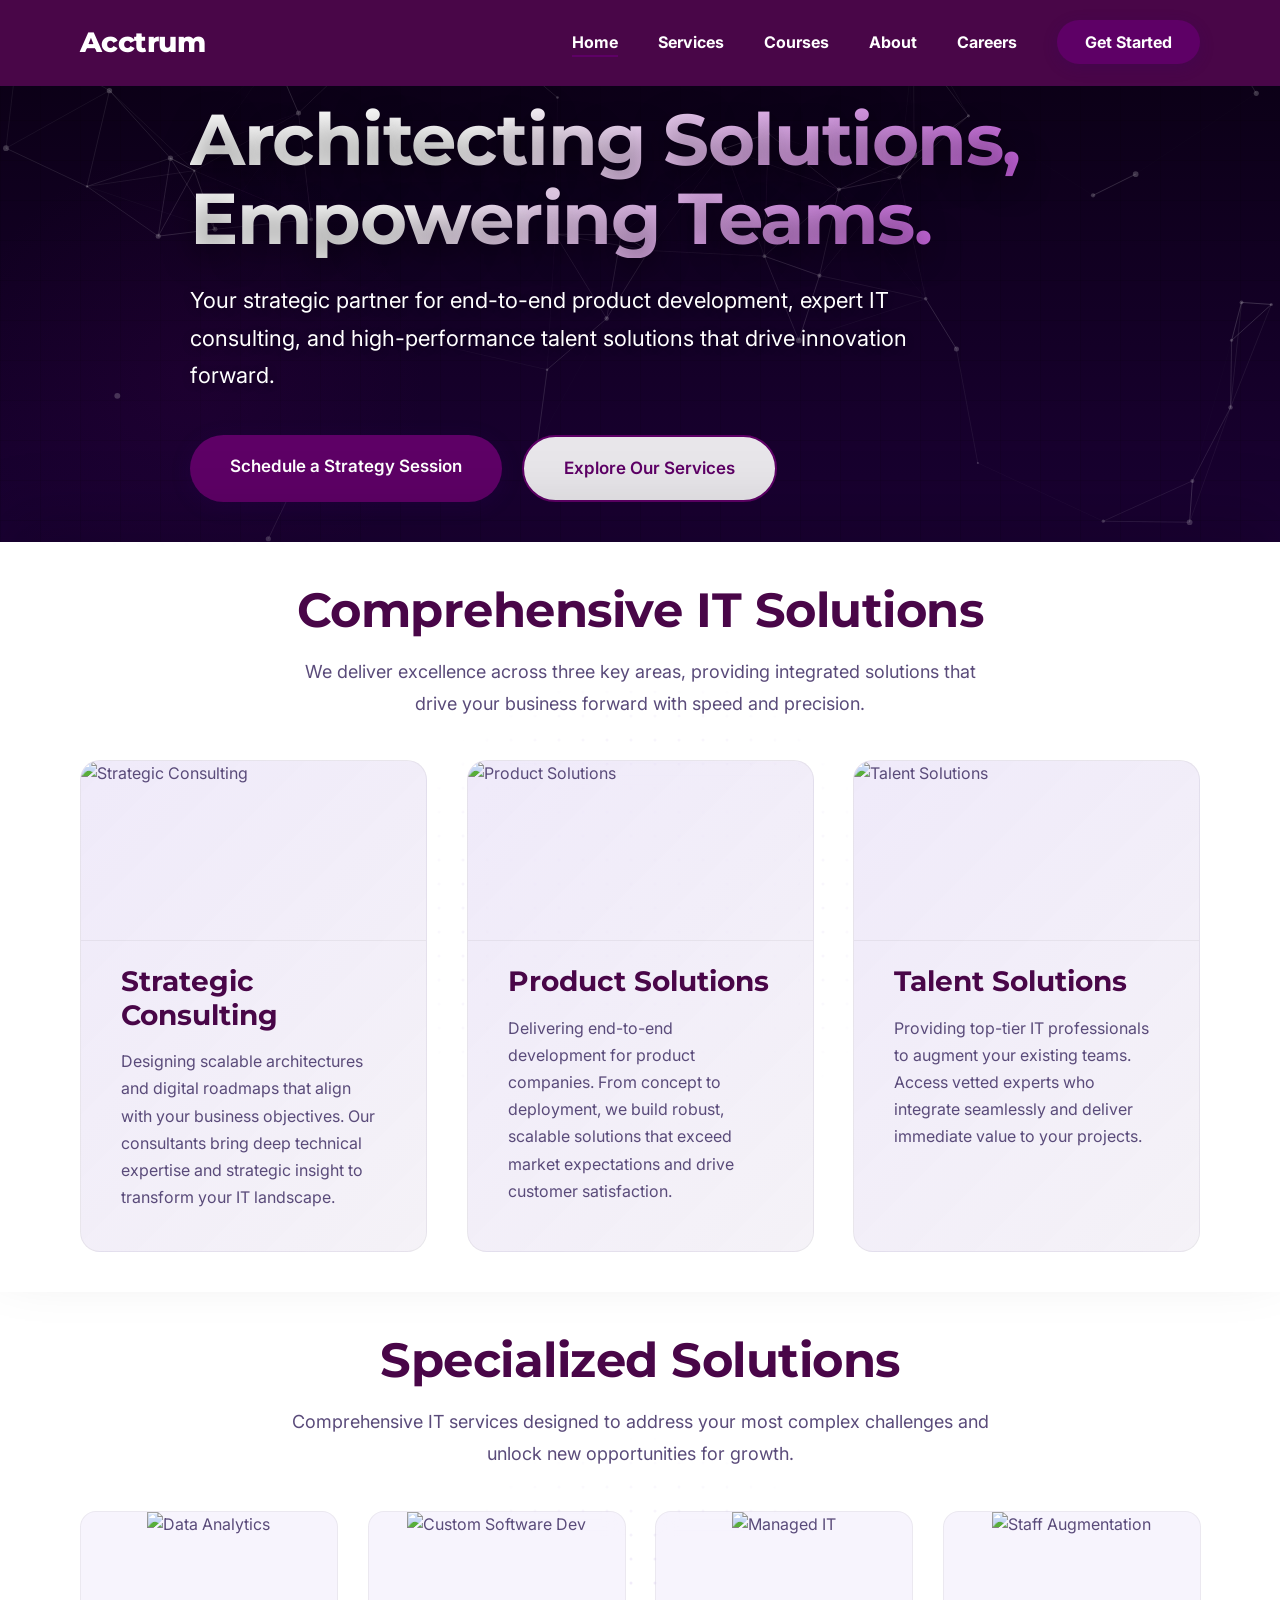
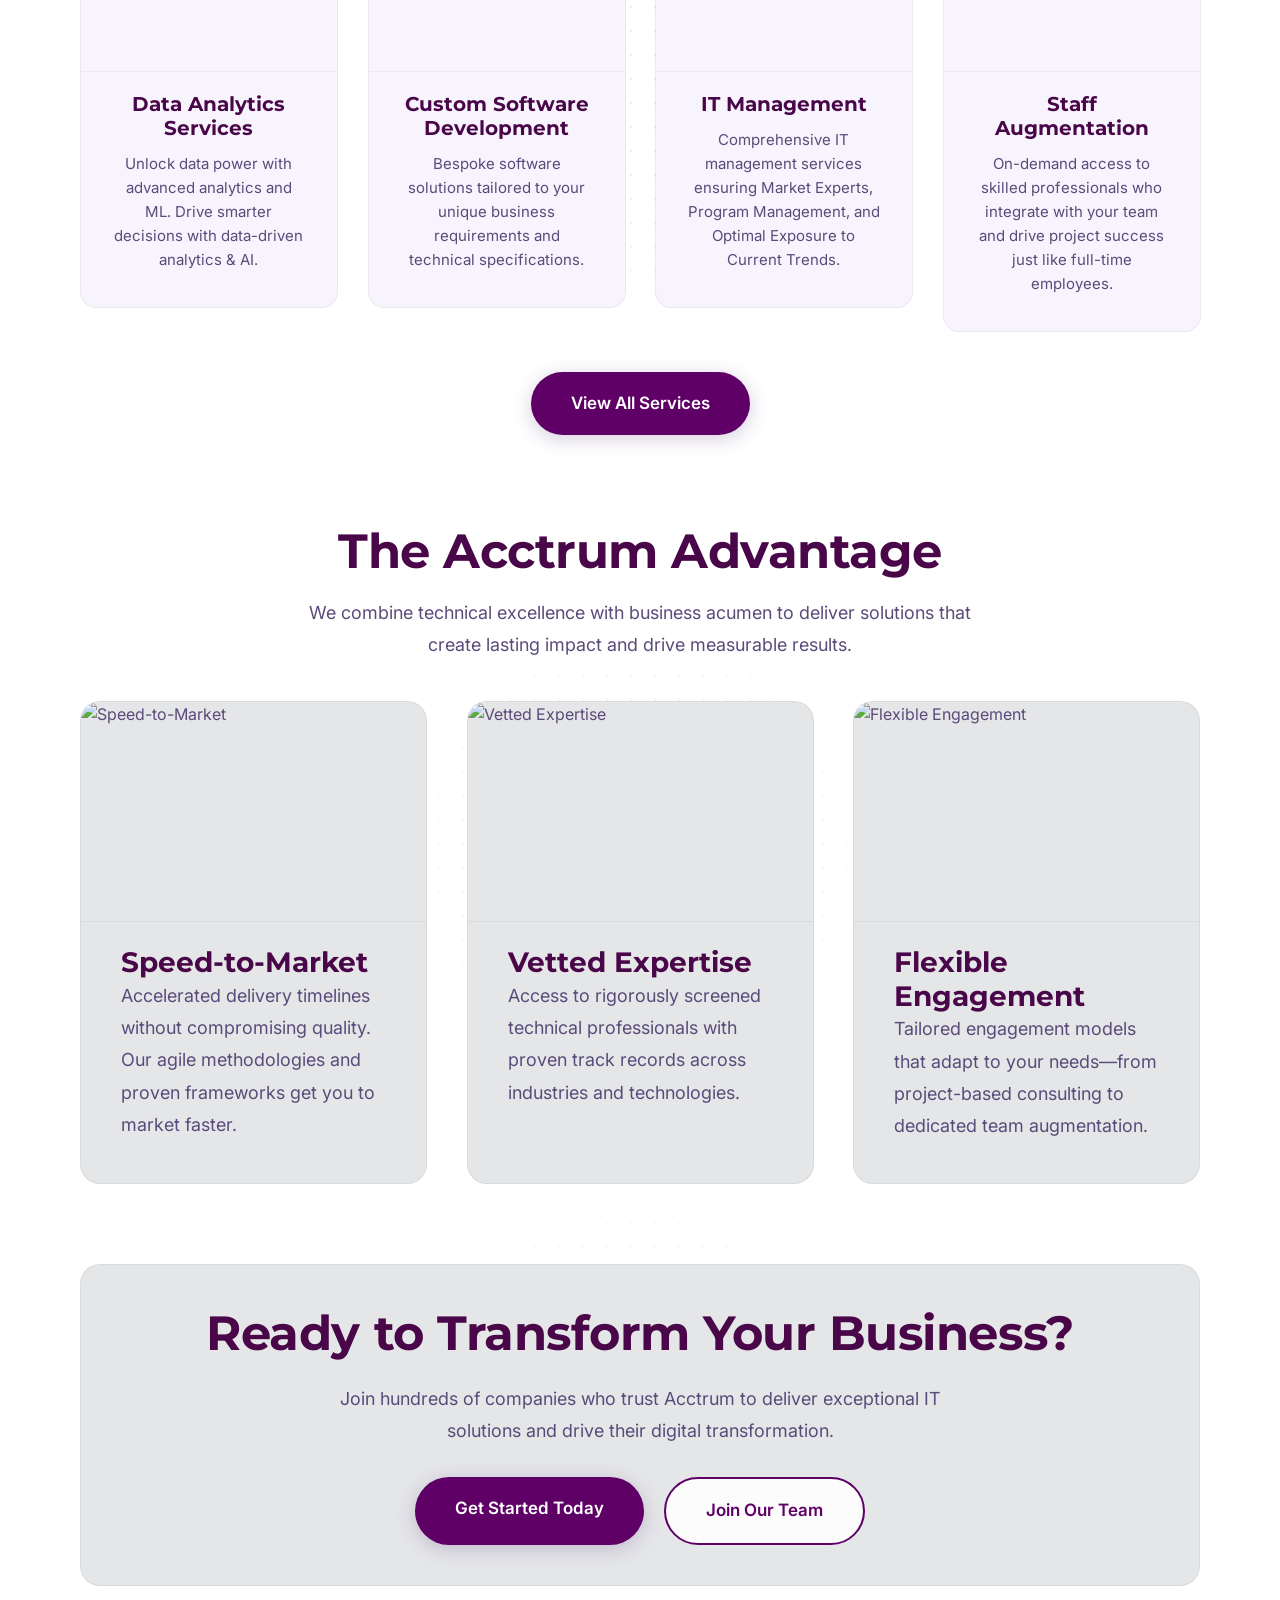
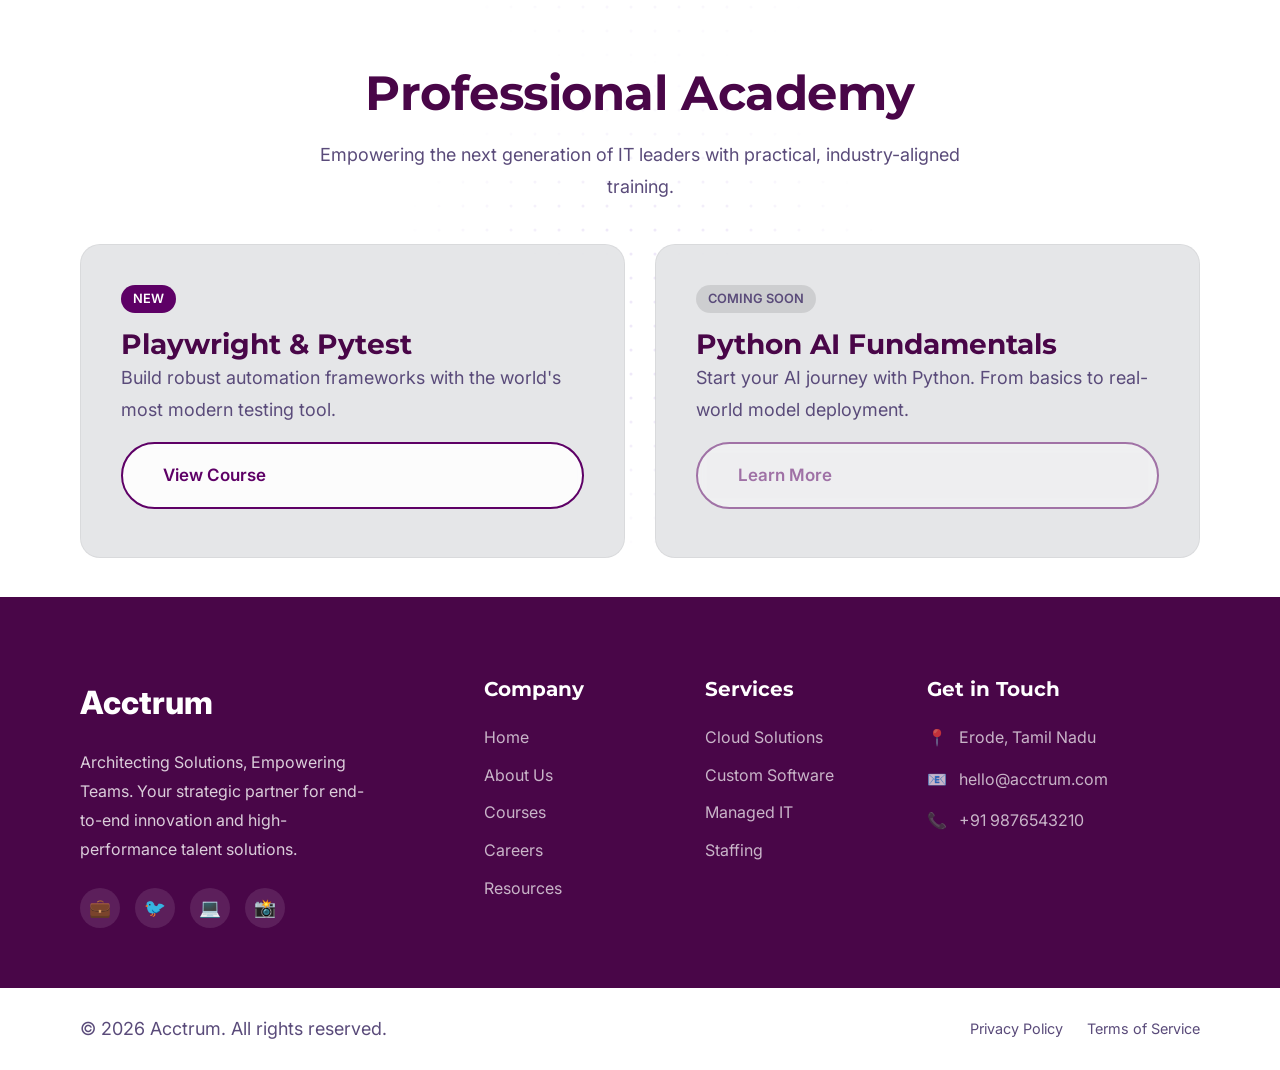
==== index.html @ 6d1fa426 "Add files via upload" ====
<!DOCTYPE html>
<html lang="en">

<head>
    <meta charset="UTF-8">
    <meta name="viewport" content="width=device-width, initial-scale=1.0">
    <meta name="description"
        content="Strategic IT consulting, product development, and talent solutions. Your partner for end-to-end software solutions and expert IT professionals.">
    <title>Acctrum | Architecting Solutions, Empowering Teams</title>

    <!-- Google Fonts -->
    <link rel="preconnect" href="https://fonts.googleapis.com">
    <link rel="preconnect" href="https://fonts.gstatic.com" crossorigin>
    <link
        href="https://fonts.googleapis.com/css2?family=Inter:wght@400;500;600;700;800&family=Montserrat:wght@700;800&display=swap"
        rel="stylesheet">

    <!-- Stylesheet -->
    <link rel="stylesheet" href="styles.css">
</head>

<body>
    <!-- Navigation -->
    <nav class="navbar" id="navbar">
        <div class="nav-container">
            <a href="index.html" class="logo">Acctrum</a>
            <ul class="nav-links">
                <li><a href="index.html" class="active">Home</a></li>
                <li><a href="services.html">Services</a></li>
                <li><a href="courses.html">Courses</a></li>
                <li><a href="about.html">About</a></li>
                <li><a href="careers.html">Careers</a></li>
                <li><a href="contact.html" class="nav-cta">Get Started</a></li>
            </ul>
        </div>
    </nav>

    <!-- Hero Section -->
    <section class="hero section home-hero">
        <div class="hero-bg-overlay"></div>
        <canvas id="hero-particles"></canvas>
        <div class="container">
            <div class="hero-content">
                <h1>Architecting Solutions, Empowering Teams.</h1>
                <p class="hero-subheadline">
                    Your strategic partner for end-to-end product development, expert IT consulting,
                    and high-performance talent solutions that drive innovation forward.
                </p>
                <div class="cta-container">
                    <a href="contact.html" class="btn btn-primary">Schedule a Strategy Session</a>
                    <a href="services.html" class="btn btn-secondary">Explore Our Services</a>
                </div>
            </div>
        </div>
    </section>

    <!-- Core Pillars Section -->
    <section id="pillars" class="section">
        <div class="container">
            <div class="section-header">

                <h2 class="section-title">Comprehensive IT Solutions</h2>
                <p class="section-description">
                    We deliver excellence across three key areas, providing integrated solutions
                    that drive your business forward with speed and precision.
                </p>
            </div>

            <div class="pillars-grid">
                <!-- Pillar 1: Strategic Consulting -->
                <div class="pillar-card">
                    <div class="card-image">
                        <img src="Imgs/5.png" alt="Strategic Consulting">
                    </div>
                    <h3>Strategic Consulting</h3>
                    <p>
                        Designing scalable architectures and digital roadmaps that align with
                        your business objectives. Our consultants bring deep technical expertise
                        and strategic insight to transform your IT landscape.
                    </p>
                </div>

                <!-- Pillar 2: Product Solutions -->
                <div class="pillar-card">
                    <div class="card-image">
                        <img src="Imgs/6.png" alt="Product Solutions">
                    </div>
                    <h3>Product Solutions</h3>
                    <p>
                        Delivering end-to-end development for product companies. From concept
                        to deployment, we build robust, scalable solutions that exceed market
                        expectations and drive customer satisfaction.
                    </p>
                </div>

                <!-- Pillar 3: Talent Solutions -->
                <div class="pillar-card">
                    <div class="card-image">
                        <img src="Imgs/7.png" alt="Talent Solutions">
                    </div>
                    <h3>Talent Solutions</h3>
                    <p>
                        Providing top-tier IT professionals to augment your existing teams.
                        Access vetted experts who integrate seamlessly and deliver immediate
                        value to your projects.
                    </p>
                </div>
            </div>
        </div>
    </section>

    <!-- Services Preview Section -->
    <section id="services-preview" class="section">
        <div class="container">
            <div class="section-header">

                <h2 class="section-title">Specialized Solutions</h2>
                <p class="section-description">
                    Comprehensive IT services designed to address your most complex challenges
                    and unlock new opportunities for growth.
                </p>
            </div>

            <div class="services-grid">
                <!-- Service 1: Data Analytics Services -->
                <div class="service-card">
                    <div class="card-image">
                        <img src="Imgs/8.jpg" alt="Data Analytics">
                    </div>
                    <h3>Data Analytics Services</h3>
                    <p>
                        Unlock data power with advanced analytics and ML. Drive smarter decisions with data-driven
                        analytics & AI.
                    </p>
                </div>

                <!-- Service 2: Custom Software Development -->
                <div class="service-card">
                    <div class="card-image">
                        <img src="Imgs/9.jpg" alt="Custom Software Dev">
                    </div>
                    <h3>Custom Software Development</h3>
                    <p>
                        Bespoke software solutions tailored to your unique business
                        requirements and technical specifications.
                    </p>
                </div>

                <!-- Service 3: Managed IT -->
                <div class="service-card">
                    <div class="card-image">
                        <img src="Imgs/10.jpg" alt="Managed IT">
                    </div>
                    <h3>IT Management</h3>
                    <p>
                        Comprehensive IT management services ensuring Market Experts,
                        Program Management, and Optimal Exposure to Current Trends.
                    </p>
                </div>

                <!-- Service 4: Staff Augmentation -->
                <div class="service-card">
                    <div class="card-image">
                        <img src="Imgs/11.jpg" alt="Staff Augmentation">
                    </div>
                    <h3>Staff Augmentation</h3>
                    <p>
                        On-demand access to skilled professionals who integrate
                        with your team and drive project success just like full-time employees.
                    </p>
                </div>
            </div>

            <div style="text-align: center; margin-top: 30px;">
                <a href="services.html" class="btn btn-primary">View All Services</a>
            </div>
        </div>
    </section>

    <!-- Why Choose Us Section -->
    <section id="why-us" class="section">
        <div class="container">
            <div class="section-header">

                <h2 class="section-title">The Acctrum Advantage</h2>
                <p class="section-description">
                    We combine technical excellence with business acumen to deliver
                    solutions that create lasting impact and drive measurable results.
                </p>
            </div>

            <div class="pillars-grid">
                <div class="glass-card">
                    <div class="card-image">
                        <img src="Imgs/20.jpg" alt="Speed-to-Market">
                    </div>
                    <h3>Speed-to-Market</h3>
                    <p>
                        Accelerated delivery timelines without compromising quality.
                        Our agile methodologies and proven frameworks get you to market faster.
                    </p>
                </div>

                <div class="glass-card">
                    <div class="card-image">
                        <img src="Imgs/21.jpg" alt="Vetted Expertise">
                    </div>
                    <h3>Vetted Expertise</h3>
                    <p>
                        Access to rigorously screened technical professionals with proven
                        track records across industries and technologies.
                    </p>
                </div>

                <div class="glass-card">
                    <div class="card-image">
                        <img src="Imgs/19.jpg" alt="Flexible Engagement">
                    </div>
                    <h3>Flexible Engagement</h3>
                    <p>
                        Tailored engagement models that adapt to your needs—from project-based
                        consulting to dedicated team augmentation.
                    </p>
                </div>
            </div>
        </div>
    </section>

    <!-- CTA Section -->
    <section class="section">
        <div class="container">
            <div class="glass-card" style="text-align: center; padding: 40px 30px;">
                <h2 style="margin-bottom: 20px;">Ready to Transform Your Business?</h2>
                <p style="max-width: 600px; margin: 0 auto 30px; font-size: 1.125rem;">
                    Join hundreds of companies who trust Acctrum to deliver exceptional
                    IT solutions and drive their digital transformation.
                </p>
                <div class="cta-container" style="justify-content: center;">
                    <a href="contact.html" class="btn btn-primary">Get Started Today</a>
                    <a href="careers.html" class="btn btn-secondary">Join Our Team</a>
                </div>
            </div>
        </div>
    </section>

    <!-- Featured Courses Section -->
    <section id="featured-courses" class="section">
        <div class="container">
            <div class="section-header">
                <h2 class="section-title">Professional Academy</h2>
                <p class="section-description">
                    Empowering the next generation of IT leaders with practical, industry-aligned training.
                </p>
            </div>

            <div class="course-grid"
                style="display: grid; grid-template-columns: repeat(auto-fit, minmax(300px, 1fr)); gap: 30px;">
                <div class="glass-card">
                    <span
                        style="display: inline-block; padding: 4px 12px; background: var(--primary); color: white; border-radius: 20px; font-size: 0.8rem; font-weight: 600; margin-bottom: 15px;">NEW</span>
                    <h3>Playwright & Pytest</h3>
                    <p>Build robust automation frameworks with the world's most modern testing tool.</p>
                    <a href="courses.html" class="btn btn-secondary" style="margin-top: 15px; width: 100%;">View
                        Course</a>
                </div>
                <div class="glass-card">
                    <span
                        style="display: inline-block; padding: 4px 12px; background: rgba(0,0,0,0.1); color: var(--text-gray); border-radius: 20px; font-size: 0.8rem; font-weight: 600; margin-bottom: 15px;">COMING
                        SOON</span>
                    <h3>Python AI Fundamentals</h3>
                    <p>Start your AI journey with Python. From basics to real-world model deployment.</p>
                    <a href="courses.html" class="btn btn-secondary"
                        style="margin-top: 15px; width: 100%; pointer-events: none; opacity: 0.5;">Learn More</a>
                </div>
            </div>
        </div>
    </section>

    <!-- Footer -->
    <footer class="footer">
        <div class="container">
            <div class="footer-grid">
                <div class="footer-info">
                    <div class="footer-logo">Acctrum</div>
                    <p>Architecting Solutions, Empowering Teams. Your strategic partner for end-to-end innovation and
                        high-performance talent solutions.</p>
                    <div class="social-links">
                        <a href="#" aria-label="LinkedIn">💼</a>
                        <a href="#" aria-label="Twitter">🐦</a>
                        <a href="#" aria-label="GitHub">💻</a>
                        <a href="#" aria-label="Instagram">📸</a>
                    </div>
                </div>

                <div class="footer-nav">
                    <h3 class="footer-heading">Company</h3>
                    <ul class="footer-links">
                        <li><a href="index.html">Home</a></li>
                        <li><a href="about.html">About Us</a></li>
                        <li><a href="courses.html">Courses</a></li>
                        <li><a href="careers.html">Careers</a></li>
                        <li><a href="contact.html">Resources</a></li>
                    </ul>
                </div>

                <div class="footer-nav">
                    <h3 class="footer-heading">Services</h3>
                    <ul class="footer-links">
                        <li><a href="services.html">Cloud Solutions</a></li>
                        <li><a href="services.html">Custom Software</a></li>
                        <li><a href="services.html">Managed IT</a></li>
                        <li><a href="services.html">Staffing</a></li>
                    </ul>
                </div>

                <div class="footer-nav">
                    <h3 class="footer-heading">Get in Touch</h3>
                    <ul class="footer-contact">
                        <li><span>📍</span> Erode, Tamil Nadu</li>
                        <li><span>📧</span> hello@acctrum.com</li>
                        <li><span>📞</span> +91 9876543210</li>
                    </ul>
                </div>
            </div>
        </div>

        <div class="footer-bottom">
            <div class="container" style="display: flex; justify-content: space-between; align-items: center;">
                <p>&copy; 2026 Acctrum. All rights reserved.</p>
                <div class="footer-legal">
                    <a href="#" style="margin-left: 20px;">Privacy Policy</a>
                    <a href="#" style="margin-left: 20px;">Terms of Service</a>
                </div>
            </div>
        </div>
    </footer>

    <!-- JavaScript -->
    <script src="script.js"></script>
</body>

</html>
---- styles.css ----
/* ===================================
   Professional Calm Design System
   =================================== */
:root {
    /* Deep Purple Professional Color Palette (#330066) */
    --primary: #5e0066;
    /* Deep Purple */
    --primary-light: #b033cc;
    /* Medium Purple */
    --primary-dark: #2b0149;
    /* Extra Dark Purple */

    --secondary: #5c2d91;
    /* Royal Purple */
    --secondary-light: #8c52ff;
    /* Vibrant Purple */

    --accent: #e879f9;
    /* Bright Magenta Accent */
    --accent-light: #f0abfc;
    /* Soft Magenta */

    --bg-main: #ffffff;
    /* Clean light background with purple tint */
    --bg-card: #ffffff;
    /* Pure White */
    --text-white: #ffffff;
    /* Pure White */
    --text-light: #490648;
    /* Very Dark Purple for headings */
    --text-gray: #5a4b7a;
    /* Sophisticated deep purple gray for body */

    /* Typography */
    --font-primary: 'Inter', -apple-system, BlinkMacSystemFont, 'Segoe UI', sans-serif;
    --font-heading: 'Montserrat', 'Inter', sans-serif;

    /* Spacing */
    --section-padding: 40px 0;
    --container-padding: 0 80px;
    --card-padding: 40px;

    /* Effects */
    --shadow-glow: 0 10px 40px rgba(51, 0, 102, 0.12);
    --shadow-glow-purple: 0 10px 40px rgba(102, 51, 204, 0.15);
    --shadow-glow-accent: 0 10px 40px rgba(232, 121, 249, 0.15);
    --transition: all 0.4s cubic-bezier(0.4, 0, 0.2, 1);
    --transition-fast: all 0.2s ease;
    --transition-bounce: all 0.5s cubic-bezier(0.175, 0.885, 0.32, 1.275);
}

/* ===================================
   Base Styles
   =================================== */
* {
    margin: 0;
    padding: 0;
    box-sizing: border-box;
}

html {
    scroll-behavior: smooth;
}

body {
    font-family: var(--font-primary);
    font-size: 16px;
    line-height: 1.6;
    color: var(--text-gray);
    background: var(--bg-main);
    /* Base professional gradients */
    background-image:
        radial-gradient(circle at 20% 50%, rgba(51, 0, 102, 0.04) 0%, transparent 50%),
        radial-gradient(circle at 80% 80%, rgba(140, 82, 255, 0.04) 0%, transparent 50%),
        radial-gradient(circle at 50% 20%, rgba(232, 121, 249, 0.03) 0%, transparent 50%);
    background-attachment: fixed;
    overflow-x: hidden;
    position: relative;
}

/* Decorative Background Dot Circles */
body::before,
body::after {
    content: '';
    position: fixed;
    pointer-events: none;
    z-index: -2;
    opacity: 0.18;
    /* Subtle yet attractive */
}

/* Multiple Dotted Clusters */
body::before {
    top: -10%;
    right: -10%;
    width: 60vw;
    height: 60vw;
    background-image:
        radial-gradient(circle at center, transparent 30%, transparent 31%),
        url("data:image/svg+xml,%3Csvg width='32' height='32' viewBox='0 0 32 32' xmlns='http://www.w3.org/2000/svg'%3E%3Ccircle cx='3' cy='3' r='2' fill='%23966FD6'/%3E%3C/svg%3E");
    mask-image: radial-gradient(circle at center, black 40%, transparent 70%);
    -webkit-mask-image: radial-gradient(circle at center, black 40%, transparent 70%);
    animation: rotate 120s linear infinite;
}

body::after {
    bottom: -10%;
    left: -10%;
    width: 50vw;
    height: 50vw;
    background-image: url("data:image/svg+xml,%3Csvg width='24' height='24' viewBox='0 0 24 24' xmlns='http://www.w3.org/2000/svg'%3E%3Ccircle cx='2.5' cy='2.5' r='1.8' fill='%23966FD6'/%3E%3C/svg%3E");
    mask-image: radial-gradient(circle at center, black 30%, transparent 65%);
    -webkit-mask-image: radial-gradient(circle at center, black 30%, transparent 65%);
    animation: rotate 180s linear infinite reverse;
}

/* Additional Dot Cluster in Middle for more attraction */
section {
    position: relative;
    z-index: 1;
}

section::before {
    content: '';
    position: absolute;
    top: 50%;
    left: 50%;
    transform: translate(-50%, -50%);
    width: 600px;
    height: 600px;
    z-index: -1;
    pointer-events: none;
    opacity: 0.15;
    background-image: url("data:image/svg+xml,%3Csvg width='24' height='24' viewBox='0 0 24 24' xmlns='http://www.w3.org/2000/svg'%3E%3Ccircle cx='3' cy='3' r='1.5' fill='%23966FD6'/%3E%3C/svg%3E");
    mask-image: radial-gradient(circle at center, black 20%, transparent 60%);
    -webkit-mask-image: radial-gradient(circle at center, black 20%, transparent 60%);
    animation: floatRotate 40s ease-in-out infinite;
}

@keyframes floatRotate {
    0% {
        transform: translate(-50%, -50%) rotate(0deg) scale(1);
    }

    50% {
        transform: translate(-50%, -50%) rotate(180deg) scale(1.1);
    }

    100% {
        transform: translate(-50%, -50%) rotate(360deg) scale(1);
    }
}

@keyframes rotate {
    from {
        transform: rotate(0deg);
    }

    to {
        transform: rotate(360deg);
    }
}

/* ===================================
   Animations
   =================================== */
@keyframes fadeInUp {
    from {
        opacity: 0;
        transform: translateY(40px);
    }

    to {
        opacity: 1;
        transform: translateY(0);
    }
}

@keyframes fadeIn {
    from {
        opacity: 0;
    }

    to {
        opacity: 1;
    }
}

@keyframes slideInLeft {
    from {
        opacity: 0;
        transform: translateX(-50px);
    }

    to {
        opacity: 1;
        transform: translateX(0);
    }
}

@keyframes slideInRight {
    from {
        opacity: 0;
        transform: translateX(50px);
    }

    to {
        opacity: 1;
        transform: translateX(0);
    }
}

@keyframes glow {

    0%,
    100% {
        box-shadow: 0 0 20px rgba(51, 0, 102, 0.2);
    }

    50% {
        box-shadow: 0 0 40px rgba(102, 51, 204, 0.3);
    }
}

@keyframes float {

    0%,
    100% {
        transform: translateY(0px);
    }

    50% {
        transform: translateY(-20px);
    }
}

@keyframes gradient-shift {
    0% {
        background-position: 0% 50%;
    }

    50% {
        background-position: 100% 50%;
    }

    100% {
        background-position: 0% 50%;
    }
}

@keyframes bounce {

    0%,
    20%,
    50%,
    80%,
    100% {
        transform: translateY(0);
    }

    40% {
        transform: translateY(-20px);
    }

    60% {
        transform: translateY(-10px);
    }
}


/* ===================================
   Typography
   =================================== */
h1,
h2,
h3,
h4,
h5,
h6 {
    font-family: var(--font-heading);
    font-weight: 700;
    color: var(--text-light);
    line-height: 1.2;
}

h1 {
    font-size: 4rem;
    letter-spacing: -0.02em;
    background: linear-gradient(135deg, var(--primary-light), var(--text-light));
    background-size: 200% 200%;
    -webkit-background-clip: text;
    -webkit-text-fill-color: transparent;
    background-clip: text;
    /* Removed the intense continuous animation for a more stable professional look, 
       or we can keep a subtle one. Let's keep it subtle. */
    animation: gradient-shift 8s ease infinite;
}

h2 {
    font-size: 3rem;
    letter-spacing: -0.01em;
}

h3 {
    font-size: 1.75rem;
}

p {
    font-size: 1.125rem;
    line-height: 1.8;
}

/* ===================================
   Container & Layout
   =================================== */
.container {
    max-width: 1400px;
    margin: 0 auto;
    padding: var(--container-padding);
}

.section {
    padding: var(--section-padding);
    position: relative;
}

/* ===================================
   Navigation
   =================================== */
.navbar {
    position: fixed;
    top: 0;
    left: 0;
    right: 0;
    background: #490648;
    /* Back to elegant themed translucent background */
    backdrop-filter: blur(20px);
    padding: 20px 0;
    z-index: 1000;
    border-bottom: 1px solid rgba(51, 0, 102, 0.05);
    transition: var(--transition);
}

.navbar.scrolled {
    background: #590757;
    border-bottom: 1px solid rgba(51, 0, 102, 0.1);
    box-shadow: 0 4px 20px rgba(51, 0, 102, 0.05);
}

.nav-container {
    display: flex;
    justify-content: space-between;
    align-items: center;
    max-width: 1400px;
    margin: 0 auto;
    padding: 0 80px;
}

.logo {
    font-family: var(--font-heading);
    font-size: 1.75rem;
    font-weight: 800;
    color: #ffffff;
    /* Kept simple or subtle gradient */
    text-decoration: none;
    letter-spacing: -0.02em;
    transition: var(--transition-fast);
}

.logo span {
    color: var(--primary);
}

.logo:hover {
    transform: scale(1.02);
}

.nav-links {
    display: flex;
    gap: 40px;
    list-style: none;
    align-items: center;
}

.nav-links a {
    color: var(--text-white);
    text-decoration: none;
    font-weight: 700;
    transition: var(--transition-fast);
    position: relative;
}

.nav-links a::after {
    content: '';
    position: absolute;
    bottom: -5px;
    left: 0;
    width: 0;
    height: 2px;
    background: var(--primary);
    transition: var(--transition-fast);
}

.nav-links a:hover,
.nav-links a.active {
    color: var(--text-white);
}

.nav-links a:hover::after,
.nav-links a.active::after {
    width: 100%;
}

.nav-cta {
    background: var(--primary);
    color: white !important;
    padding: 12px 28px;
    border-radius: 50px;
    font-weight: 600;
    transition: var(--transition);
    box-shadow: 0 4px 15px rgba(51, 0, 102, 0.2);
}

.nav-cta::after {
    display: none;
}

.nav-cta:hover {
    transform: translateY(-2px);
    background: var(--primary-dark);
    box-shadow: 0 6px 20px rgba(51, 0, 102, 0.3);
}

/* ===================================
   Hero Section
   =================================== */
.hero {
    min-height: 60vh;
    display: flex;
    align-items: center;
    position: relative;
    overflow: hidden;
    padding-top: 100px;
}

.hero::before {
    content: '';
    position: absolute;
    top: -30%;
    right: -5%;
    width: 60%;
    height: 120%;
    background: radial-gradient(circle, rgba(176, 51, 204, 0.15) 30%, transparent 70%);
    animation: float 12s ease-in-out infinite;
    z-index: 1;
}

.hero::after {
    content: '';
    position: absolute;
    bottom: -10%;
    left: -5%;
    width: 40%;
    height: 80%;
    background: radial-gradient(circle, rgba(94, 0, 102, 0.1) 0%, transparent 70%);
    animation: float 15s ease-in-out infinite reverse;
    z-index: 1;
}

.home-hero {
    background: #1a0033;
    /* Theme fallback */
    position: relative;
    z-index: 1;
}

#hero-particles {
    position: absolute;
    top: 0;
    left: 0;
    width: 100%;
    height: 100%;
    z-index: 2;
    pointer-events: none;
}

.hero-bg-overlay {
    position: absolute;
    top: 0;
    left: 0;
    width: 100%;
    height: 100%;
    background: linear-gradient(rgba(0, 0, 0, 0.65), rgba(26, 0, 51, 0.7)), url('Imgs/4.png');
    background-size: cover;
    background-position: center;
    z-index: 1;
    animation: heroBreathe 40s ease-in-out infinite;
    transform-origin: center;
}

/* High-tech Grid Overlay */
.hero-bg-overlay::before {
    content: '';
    position: absolute;
    top: 0;
    left: 0;
    width: 100%;
    height: 100%;
    background-image:
        linear-gradient(rgba(0, 0, 0, 0.1) 1px, transparent 1px),
        linear-gradient(90deg, rgba(0, 0, 0, 0.1) 1px, transparent 1px);
    background-size: 40px 40px;
    z-index: 2;
}

/* Moving Scanline */
.hero-bg-overlay::after {
    content: '';
    position: absolute;
    top: 0;
    left: 0;
    width: 100%;
    height: 5px;
    background: linear-gradient(to bottom, transparent, rgba(0, 0, 0, 0.3), transparent);
    z-index: 3;
    animation: scanline 8s linear infinite;
    opacity: 0.5;
}

@keyframes scanline {
    0% {
        top: -10%;
    }

    100% {
        top: 110%;
    }
}

@keyframes heroBreathe {

    0%,
    100% {
        transform: scale(1);
    }

    50% {
        transform: scale(1.1);
    }
}

.services-hero {
    background: linear-gradient(rgba(0, 0, 0, 0.7), rgba(0, 0, 0, 0.7)), url('Imgs/2.png');
    background-size: cover;
    background-position: center;
    background-repeat: no-repeat;
}

.about-hero {
    background: linear-gradient(rgba(0, 0, 0, 0.7), rgba(0, 0, 0, 0.7)), url('Imgs/3.png');
    background-size: cover;
    background-position: center;
    background-repeat: no-repeat;
}

.careers-hero {
    background: linear-gradient(rgba(0, 0, 0, 0.7), rgba(0, 0, 0, 0.7)), url('Imgs/1.png');
    background-size: cover;
    background-position: 50% 30%;
    background-repeat: no-repeat;
}

.contact-hero {
    background: linear-gradient(rgba(0, 0, 0, 0.7), rgba(0, 0, 0, 0.7)), url('Imgs/3.png');
    background-size: cover;
    background-position: 50% 30%;
    background-repeat: no-repeat;
}

.hero p,
.hero .hero-subheadline {
    color: #ffffff !important;
}

.hero-content {
    position: relative;
    z-index: 5;
    max-width: 900px;
    animation: fadeInUp 1.2s cubic-bezier(0.2, 0.8, 0.2, 1);
}

.hero h1 {
    font-size: 4.5rem;
    margin-bottom: 24px;
    line-height: 1.1;
    color: var(--text-white);
    background: linear-gradient(135deg, #ffffff 30%, var(--primary-light));
    -webkit-background-clip: text;
    -webkit-text-fill-color: transparent;
    background-clip: text;
    text-shadow: 0 10px 30px rgba(0, 0, 0, 0.5);
}



.hero-subheadline {
    color: rgba(255, 255, 255, 0.9);
    font-size: 1.375rem;
    line-height: 1.7;
    margin-bottom: 40px;
    max-width: 750px;
    text-shadow: 0 2px 10px rgba(0, 0, 0, 0.3);
    animation: fadeInUp 1s ease 0.2s backwards;
}

/* Ensure next section has solid background to prevent hero bleed */
#pillars {
    background-color: rgba(255, 255, 255, 0.92) !important;
    backdrop-filter: blur(10px);
    opacity: 1 !important;
    z-index: 10;
    position: relative;
    box-shadow: 0 -30px 60px rgba(0, 0, 0, 0.15);
}

.cta-container {
    display: flex;
    gap: 20px;
    animation: fadeInUp 1s ease 0.4s backwards;
}

/* Services Slider Styles */
.slider-wrapper {
    position: relative;
    width: 100%;
    margin: 40px 0;
    overflow: hidden;
}

.slider-wrapper .pillars-grid {
    display: flex !important;
    grid-template-columns: none !important;
    gap: 40px;
    overflow-x: auto;
    scrollbar-width: none;
    -ms-overflow-style: none;
    padding: 60px 15%;
    /* Large padding for edge-to-edge feel */
}

.slider-wrapper .pillars-grid::-webkit-scrollbar {
    display: none;
}

.slider-wrapper .glass-card {
    flex: 0 0 450px;
    opacity: 0.3;
    /* 30% visibility by default */
    transition: opacity 0.5s cubic-bezier(0.4, 0, 0.2, 1), transform 0.5s ease;
}

.slider-wrapper .glass-card.item-focus {
    opacity: 1;
    transform: scale(1.02);
}

.slider-nav {
    position: absolute;
    top: 50%;
    transform: translateY(-50%);
    width: 60px;
    height: 60px;
    border-radius: 50%;
    background: rgba(127, 71, 133, 0.9);
    backdrop-filter: blur(10px);
    border: 1px solid rgba(0, 0, 0, 0.1);
    color: var(--primary);
    font-size: 1.8rem;
    display: flex;
    align-items: center;
    justify-content: center;
    cursor: pointer;
    z-index: 20;
    box-shadow: 0 10px 30px rgba(0, 0, 0, 0.15);
    transition: all 0.3s ease;
}

.slider-nav:hover {
    background: var(--primary);
    color: var(--text-white);
    transform: translateY(-50%) scale(1.1);
}

.slider-nav.prev {
    left: 40px;
}

.slider-nav.next {
    right: 40px;
}

@media (max-width: 768px) {
    .slider-wrapper .pillars-grid {
        padding: 40px 8%;
        gap: 20px;
    }

    .slider-wrapper .glass-card {
        flex: 0 0 82vw;
    }

    .slider-nav {
        width: 45px;
        height: 45px;
        font-size: 1.3rem;
    }

    .slider-nav.prev {
        left: 10px;
    }

    .slider-nav.next {
        right: 10px;
    }
}

/* ===================================
   Glassmorphic Cards
   =================================== */
.glass-card {
    background: rgba(219, 220, 222, 0.7);
    /* White with opacity */
    backdrop-filter: blur(10px);
    border-radius: 20px;
    border: 1px solid rgba(0, 0, 0, 0.05);
    padding: var(--card-padding);
    /* Transition specific properties to avoid transform lag */
    transition: background 0.3s ease, border-color 0.3s ease, box-shadow 0.3s ease, opacity 0.4s ease;
    position: relative;
    overflow: hidden;
    will-change: transform, opacity;
}

.glass-card .card-image {
    width: calc(100% + 80px);
    height: 220px;
    margin: -40px -40px 24px -40px;
    border-bottom: 1px solid rgba(0, 0, 0, 0.05);
}

.glass-card::before {
    content: '';
    position: absolute;
    top: 0;
    left: 0;
    right: 0;
    height: 2px;
    background: linear-gradient(90deg, var(--primary), var(--secondary));
    transform: scaleX(0);
    transform-origin: left;
    transition: var(--transition);
}

.glass-card:hover {
    transform: translateY(-8px);
    background: rgba(255, 255, 255, 0.9);
    border-color: rgba(106, 203, 74, 0.2);
    box-shadow: 0 20px 40px rgba(0, 0, 0, 0.08);
}

.glass-card:hover::before {
    transform: scaleX(1);
}

/* Expandable Stat Cards */
.expandable-card {
    cursor: pointer;
    transition: all 0.4s cubic-bezier(0.25, 0.8, 0.25, 1);
    align-items: flex-start !important;
    /* Override center align if needed */
    display: flex;
    flex-direction: column;
    justify-content: flex-start;
    padding: 30px !important;
}

.expandable-card .card-content {
    width: 100%;
    position: relative;
    text-align: center;
}

.expandable-card .expand-icon {
    position: absolute;
    top: -10%;
    right: -12%;
    transform: translateY(-50%);
    width: 30px;
    height: 30px;
    border-radius: 50%;
    background: rgba(150, 111, 214, 0.1);
    color: var(--primary);
    display: flex;
    align-items: center;
    justify-content: center;
    font-size: 1.2rem;
    font-weight: bold;
    transition: all 0.3s ease;
}

.expandable-card.expanded .expand-icon {
    transform: translateY(-50%) rotate(45deg);
    background: var(--primary);
    color: white;
}

.expandable-card .card-details {
    max-height: 0;
    overflow: hidden;
    opacity: 0;
    transition: all 0.5s ease;
    margin-top: 0;
    text-align: left;
}

.expandable-card.expanded .card-details {
    max-height: 500px;
    /* Arbitrary large height */
    opacity: 1;
    margin-top: 20px;
    border-top: 1px solid rgba(0, 0, 0, 0.05);
    padding-top: 20px;
}

.expandable-card.expanded {
    background: #ffffff;
    box-shadow: 0 15px 40px rgba(51, 0, 102, 0.15);
    border-color: rgba(150, 111, 214, 0.3);
    z-index: 10;
    transform: scale(1.02);
}

/* ===================================
   Buttons
   =================================== */
.btn {
    display: inline-block;
    padding: 18px 40px;
    font-size: 1.0625rem;
    font-weight: 600;
    text-decoration: none;
    border-radius: 50px;
    transition: var(--transition);
    cursor: pointer;
    border: none;
    font-family: var(--font-primary);
    position: relative;
    overflow: hidden;
}

.btn::before {
    content: '';
    position: absolute;
    top: 50%;
    left: 50%;
    width: 0;
    height: 0;
    border-radius: 50%;
    background: rgba(255, 255, 255, 0.15);
    transform: translate(-50%, -50%);
    transition: width 0.6s, height 0.6s;
}

.btn:hover::before {
    width: 300px;
    height: 300px;
}

.btn-primary {
    background: var(--primary);
    color: white;
    box-shadow: 0 4px 20px rgba(51, 0, 102, 0.2);
}

.btn-primary:hover {
    background: var(--primary-dark);
    transform: translateY(-3px);
    box-shadow: 0 8px 25px rgba(51, 0, 102, 0.3);
}

.btn-secondary {
    background: rgba(255, 255, 255, 0.9);
    color: var(--primary);
    border: 2px solid var(--primary);
    backdrop-filter: blur(5px);
}

.btn-secondary:hover {
    background: var(--primary);
    color: white;
    border-color: var(--primary);
    transform: translateY(-3px);
    box-shadow: 0 5px 15px rgba(51, 0, 102, 0.15);
}

/* ===================================
   Section Headings
   =================================== */
.section-header {
    text-align: center;
    margin-bottom: 40px;
    will-change: transform, opacity;
}



.section-title {
    margin-bottom: 16px;
    color: var(--text-light);
}

.section-description {
    color: var(--text-gray);
    max-width: 700px;
    margin: 0 auto;
    font-size: 1.125rem;
}

/* ===================================
   Pillars Grid
   =================================== */
.pillars-grid {
    display: grid;
    grid-template-columns: repeat(3, 1fr);
    gap: 40px;
    margin-top: 40px;
}

.pillar-card {
    background: linear-gradient(135deg, rgba(102, 51, 204, 0.1) 0%, rgba(51, 0, 102, 0.05) 100%);
    backdrop-filter: blur(10px);
    border-radius: 20px;
    border: 1px solid rgba(0, 0, 0, 0.05);
    padding: var(--card-padding);
    /* Transition specific properties to avoid transform lag */
    transition: background 0.3s ease, border-color 0.3s ease, box-shadow 0.3s ease, opacity 0.4s ease;
    position: relative;
    overflow: hidden;
    will-change: transform, opacity;
}

.pillar-card::before {
    content: '';
    position: absolute;
    top: 0;
    left: 0;
    right: 0;
    height: 3px;
    background: linear-gradient(90deg, var(--primary), var(--secondary));
    transform: scaleX(0);
    transform-origin: left;
    transition: var(--transition);
}

.pillar-card:hover {
    transform: translateY(-8px);
    background: #ffffff;
    border-color: rgba(51, 0, 102, 0.2);
    box-shadow: 0 20px 40px rgba(51, 0, 102, 0.08);
}

.pillar-card:hover::before {
    transform: scaleX(1);
}

.pillar-icon {
    display: none;
}

.card-image {
    width: calc(100% + 80px);
    height: 180px;
    margin: -40px -40px 24px -40px;
    overflow: hidden;
    border-bottom: 1px solid rgba(0, 0, 0, 0.05);
}

.card-image img {
    width: 100%;
    height: 100%;
    object-fit: cover;
}

.pillar-card h3 {
    margin-bottom: 16px;
    color: var(--text-light);
}

.pillar-card p {
    color: var(--text-gray);
    font-size: 1rem;
    line-height: 1.7;
}

/* ===================================
   Services Grid
   =================================== */
.services-grid {
    display: grid;
    grid-template-columns: repeat(4, 1fr);
    gap: 30px;
    margin-top: 40px;
}

.service-card {
    background: rgba(102, 51, 204, 0.05);
    backdrop-filter: blur(10px);
    border-radius: 16px;
    border: 1px solid rgba(0, 0, 0, 0.05);
    padding: 35px 30px;
    text-align: center;
    transition: var(--transition);
    will-change: transform, opacity;
}

.service-card:hover {
    transform: translateY(-8px);
    background: #ffffff;
    border-color: rgba(51, 0, 102, 0.2);
    box-shadow: 0 20px 40px rgba(51, 0, 102, 0.08);
}

.service-icon {
    display: none;
}

.service-card .card-image {
    width: calc(100% + 60px);
    height: 160px;
    margin: -35px -30px 20px -30px;
    border-bottom: 1px solid rgba(0, 0, 0, 0.05);
}

.service-card h3 {
    margin-bottom: 12px;
    font-size: 1.25rem;
    color: var(--text-light);
}

.service-card p {
    color: var(--text-gray);
    font-size: 0.9375rem;
    line-height: 1.6;
}

/* ===================================
   Job Listing Cards
   =================================== */
.job-grid {
    display: grid;
    grid-template-columns: repeat(2, 1fr);
    gap: 30px;
    margin-top: 40px;
}

.job-card {
    background: rgba(255, 255, 255, 0.5);
    backdrop-filter: blur(10px);
    border-radius: 20px;
    border: 1px solid rgba(0, 0, 0, 0.05);
    padding: 35px;
    transition: var(--transition);
    position: relative;
    overflow: hidden;
    will-change: transform, opacity;
}

.job-card::before {
    content: '';
    position: absolute;
    top: 0;
    left: 0;
    right: 0;
    height: 3px;
    background: linear-gradient(90deg, var(--primary), var(--secondary));
    transform: scaleX(0);
    transform-origin: left;
    transition: var(--transition);
}

.job-card:hover {
    transform: translateY(-8px);
    background: #ffffff;
    border-color: rgba(51, 0, 102, 0.2);
    box-shadow: 0 20px 40px rgba(51, 0, 102, 0.08);
}

.job-card:hover::before {
    transform: scaleX(1);
}

.job-header {
    display: flex;
    justify-content: space-between;
    align-items: start;
    margin-bottom: 20px;
}

.job-title {
    font-size: 1.5rem;
    color: var(--text-light);
    margin-bottom: 8px;
}

.job-department {
    display: inline-block;
    background: rgba(51, 0, 102, 0.06);
    color: var(--primary-light);
    border: 1px solid rgba(51, 0, 102, 0.1);
    padding: 6px 16px;
    border-radius: 20px;
    font-size: 0.75rem;
    font-weight: 600;
    text-transform: uppercase;
    letter-spacing: 0.05em;
}

.job-meta {
    display: flex;
    gap: 20px;
    margin-bottom: 20px;
    flex-wrap: wrap;
}

.job-meta-item {
    display: flex;
    align-items: center;
    gap: 8px;
    color: var(--text-gray);
    font-size: 0.9375rem;
}

.job-meta-item span {
    font-size: 1.125rem;
    color: var(--primary-light);
}

.job-description {
    color: var(--text-gray);
    margin-bottom: 20px;
    line-height: 1.7;
}

.job-tags {
    display: flex;
    flex-wrap: wrap;
    gap: 10px;
    margin-bottom: 24px;
}

.job-tag {
    background: rgba(51, 0, 102, 0.06);
    color: var(--primary);
    padding: 6px 14px;
    border-radius: 16px;
    font-size: 0.875rem;
    border: 1px solid rgba(51, 0, 102, 0.1);
}

.job-apply {
    display: inline-block;
    background: var(--primary);
    color: white;
    padding: 12px 28px;
    border-radius: 50px;
    text-decoration: none;
    font-weight: 600;
    box-shadow: 0 4px 16px rgba(51, 0, 102, 0.2);
}

.job-apply:hover {
    transform: translateY(-2px);
    background: var(--primary-dark);
    box-shadow: 0 8px 24px rgba(51, 0, 102, 0.3);
}

/* ===================================
   Form Styles
   =================================== */
.form-container {
    max-width: 800px;
    margin: 0 auto;
    background: rgba(255, 255, 255, 0.7);
    backdrop-filter: blur(20px);
    border-radius: 24px;
    border: 1px solid rgba(0, 0, 0, 0.05);
    padding: 50px;
    box-shadow: 0 30px 60px rgba(0, 0, 0, 0.04);
}

.form-grid {
    display: grid;
    grid-template-columns: repeat(2, 1fr);
    gap: 24px;
    margin-bottom: 24px;
}

.form-group {
    display: flex;
    flex-direction: column;
}

.form-group.full-width {
    grid-column: 1 / -1;
}

.form-group label {
    font-weight: 600;
    color: var(--text-light);
    margin-bottom: 8px;
    font-size: 0.9375rem;
}

.form-group input,
.form-group textarea,
.form-group select {
    padding: 14px 18px;
    background: #ffffff;
    /* Clean white background */
    border: 1px solid rgba(0, 0, 0, 0.1);
    border-radius: 12px;
    font-family: var(--font-primary);
    font-size: 1rem;
    color: var(--text-light);
    transition: var(--transition-fast);
}

.form-group input:focus,
.form-group textarea:focus,
.form-group select:focus {
    outline: none;
    border-color: var(--primary);
    background: #ffffff;
    box-shadow: 0 0 0 4px rgba(102, 51, 204, 0.1);
}

.form-group textarea {
    min-height: 150px;
    resize: vertical;
}

.file-upload-wrapper {
    position: relative;
    width: 100%;
    height: 52px;
}

.file-upload-wrapper input[type="file"] {
    position: absolute;
    width: 100%;
    height: 100%;
    opacity: 0;
    cursor: pointer;
    z-index: 2;
}

.file-upload-custom {
    position: absolute;
    top: 0;
    left: 0;
    width: 100%;
    height: 100%;
    background: #ffffff;
    border: 1px dashed rgba(102, 51, 204, 0.3);
    border-radius: 12px;
    display: flex;
    align-items: center;
    padding: 0 18px;
    color: var(--text-gray);
    font-size: 0.9375rem;
    transition: var(--transition-fast);
}

.file-upload-wrapper:hover .file-upload-custom {
    border-color: var(--primary);
    background: rgba(102, 51, 204, 0.02);
}

.file-upload-wrapper input[type="file"]:focus+.file-upload-custom {
    border-color: var(--primary);
    box-shadow: 0 0 0 4px rgba(102, 51, 204, 0.1);
}

.file-upload-custom.selected {
    border: 1px solid var(--primary);
    background: rgba(102, 51, 204, 0.05);
    color: var(--primary);
    font-weight: 600;
}

.services-grid {
    display: grid;
    grid-template-columns: repeat(4, 1fr);
    gap: 30px;
    margin-bottom: 40px;
    align-items: start;
    /* Fix expansion height issue layout shift */
}

.form-submit {
    width: 100%;
    padding: 18px;
    background: var(--primary);
    color: white;
    border: none;
    border-radius: 50px;
    font-size: 1.125rem;
    font-weight: 600;
    cursor: pointer;
    transition: var(--transition);
    font-family: var(--font-primary);
    box-shadow: 0 4px 20px rgba(51, 0, 102, 0.2);
}

.form-submit:hover {
    transform: translateY(-2px);
    background: var(--primary-dark);
    box-shadow: 0 8px 32px rgba(51, 0, 102, 0.3);
}

/* ===================================
   Footer
   =================================== */
.footer {
    background: #490648;
    color: white;
    padding: 80px 0 0;
}

.footer-grid {
    display: grid;
    grid-template-columns: 2fr 1fr 1fr 1.5fr;
    gap: 40px;
    margin-bottom: 60px;
}

.footer-info .footer-logo {
    font-size: 2rem;
    font-weight: 800;
    margin-bottom: 20px;
    color: white;
}

.footer-info p {
    color: rgba(255, 255, 255, 0.8);
    margin-bottom: 24px;
    max-width: 300px;
    font-size: 1rem;
}

.footer-heading {
    font-size: 1.25rem;
    font-weight: 700;
    margin-bottom: 24px;
    color: white;
}

.footer-links {
    list-style: none;
}

.footer-links li {
    margin-bottom: 12px;
}

.footer-links a {
    color: rgba(255, 255, 255, 0.7);
    text-decoration: none;
    transition: var(--transition-fast);
}

.footer-links a:hover {
    color: white;
    padding-left: 5px;
}

.footer-contact li {
    display: flex;
    align-items: center;
    gap: 12px;
    color: rgba(255, 255, 255, 0.7);
    margin-bottom: 16px;
}

.social-links {
    display: flex;
    gap: 15px;
}

.social-links a {
    width: 40px;
    height: 40px;
    background: rgba(255, 255, 255, 0.1);
    border-radius: 50%;
    display: flex;
    align-items: center;
    justify-content: center;
    color: white;
    text-decoration: none;
    transition: var(--transition-bounce);
    font-size: 1.1rem;
}

.social-links a:hover {
    background: white;
    color: #490648;
    transform: translateY(-5px);
}

.footer-bottom {
    background: #ffffff;
    padding: 25px 0;
    color: #5a4b7a;
    font-size: 0.9rem;
    margin-top: 60px;
}

.footer-bottom a {
    color: #5a4b7a;
    text-decoration: none;
    transition: var(--transition-fast);
}

.footer-bottom a:hover {
    color: var(--primary);
}

@media (max-width: 992px) {
    .footer-grid {
        grid-template-columns: 1fr 1fr;
    }
}

@media (max-width: 576px) {
    .footer-grid {
        grid-template-columns: 1fr;
    }

    .footer-bottom .container {
        flex-direction: column;
        gap: 15px;
        text-align: center;
    }
}

/* ===================================
   Responsive Design
   =================================== */
@media (max-width: 1200px) {

    .container,
    .nav-container {
        padding: 0 40px;
    }

    h1 {
        font-size: 3.5rem;
    }

    .hero h1 {
        font-size: 4rem;
    }
}

@media (max-width: 992px) {

    .pillars-grid,
    .job-grid {
        grid-template-columns: 1fr;
        gap: 30px;
    }

    .services-grid {
        grid-template-columns: repeat(2, 1fr);
        align-items: start;
        /* Fix: Items align to top so they don't stretch */
    }

    .nav-links {
        gap: 25px;
    }
}

@media (max-width: 768px) {
    :root {
        --section-padding: 30px 0;
        --container-padding: 0 24px;
        --card-padding: 30px;
    }

    .container,
    .nav-container {
        padding: 0 24px;
    }

    h1 {
        font-size: 2.5rem;
    }

    h2 {
        font-size: 2rem;
    }

    .hero {
        min-height: 90vh;
    }

    .hero h1 {
        font-size: 2.75rem;
    }

    .hero-subheadline {
        font-size: 1.125rem;
    }

    .cta-container {
        flex-direction: column;
    }

    .btn {
        text-align: center;
    }

    .services-grid {
        grid-template-columns: 1fr;
        align-items: start;
        /* Fix for mobile too */
    }

    .form-grid {
        grid-template-columns: 1fr;
    }

    .form-container {
        padding: 30px 24px;
    }

    .nav-links {
        display: none;
    }
}

/* Values Carousel Section Styles */
.values-carousel-wrapper {
    display: flex;
    align-items: center;
    justify-content: space-between;
    min-height: 500px;
    margin: 60px 0;
    position: relative;
    gap: 40px;
    margin-top: -50px;
    margin-left: -100px;
    margin-bottom: -50px;

}

.values-queue {
    flex: 0 0 400px;
    height: 550px;
    position: relative;
    display: block;
    /* Remove flex to allow absolute positioning of items */
}

.values-center-image {
    /* 1. Ensure the container itself is a circle to match the shadow */
    border-radius: 50%;

    /* 2. Remove overflow: hidden; so the shadow can spread outside the box */
    overflow: visible;

    /* 3. Use margin: auto or relative positioning instead of huge hardcoded margins 
       to prevent layout shifts, but keeping your logic for now: */
    margin-left: 240px;
    margin-top: 280px;
    height: 200px;
    width: 200px;

    transform: translate(-50%, -50%);
    z-index: 1;
    display: flex;
    align-items: center;
    justify-content: center;
    pointer-events: none;
    animation: breathe 4s ease-in-out infinite;
}

.values-center-image img {
    width: 100%;
    height: 100%;
    /* Keep the image clipped to a circle even if container is visible */
    border-radius: 50%;
    object-fit: cover;
    /* Changed to cover to fill the circle better */
    opacity: 0.9;
    /* Optional: filter shadow can stay, but box-shadow on parent is cleaner */
}

@keyframes breathe {

    0%,
    100% {
        transform: translate(-50%, -50%) scale(1);
        /* Circular shadow */
        box-shadow: 0 0 25px rgba(94, 0, 102, 0.3);
    }

    50% {
        transform: translate(-50%, -50%) scale(1.08);
        /* Larger circular shadow */
        box-shadow: 0 0 60px rgba(150, 111, 214, 0.7);
    }
}

.value-circle-item {
    position: absolute;
    width: 90px;
    height: 90px;
    border-radius: 50%;
    background: #C8A2C8;
    /* Muted Lilac for inactive */
    border: none;
    display: flex;
    align-items: center;
    justify-content: center;
    cursor: pointer;
    transition: all 0.5s cubic-bezier(0.34, 1.56, 0.64, 1);
    z-index: 5;
    box-shadow: 0 4px 15px rgba(0, 0, 0, 0.1);
}

.value-circle-item.active-small {
    background: #5e0066;
    /* Deep Purple for active */
    transform: scale(1.3) translateX(30px);
    box-shadow: 0 0 25px rgba(94, 0, 102, 0.4);
    z-index: 100;
    border: 3px solid rgba(255, 255, 255, 0.2);
}

.value-circle-item span.label-text {
    font-size: 0.75rem;
    color: white;
    font-weight: 500;
    text-align: center;
    line-height: 1.2;
    padding: 0 5px;
    transition: all 0.3s ease;
}

.value-circle-item.active-small span.label-text {
    font-size: 0.75rem;
    font-weight: 700;
}

.values-focal-point {
    flex: 1;
    display: flex;
    align-items: center;
    justify-content: center;
    position: relative;
}

.active-value-card {
    width: 100%;
    max-width: 650px;
    padding: 60px;
    background: #ffffff;
    border-radius: 30px;
    box-shadow: 0 20px 60px rgba(51, 0, 102, 0.1);
    border: 1px solid rgba(0, 0, 0, 0.03);
    text-align: left;
    position: relative;
    overflow: hidden;
    transition: all 0.5s ease;
    z-index: 10;
}

.active-circle-glow {
    /* Removed large colored blob for cleaner look, sticking to shadow */
    display: none;
}

.active-content {
    position: relative;
    z-index: 2;
}

.active-content h3 {
    font-size: 3rem;
    margin-bottom: 24px;
    color: var(--primary);
    background: linear-gradient(135deg, var(--primary), var(--secondary));
    -webkit-background-clip: text;
    background-clip: text;
    -webkit-text-fill-color: transparent;
    animation: slideInRight 0.6s ease-out;
}

.active-content p {
    font-size: 1.25rem;
    color: var(--text-gray);
    line-height: 1.8;
    animation: fadeInUp 0.8s ease-out;
}

@media (max-width: 992px) {
    .values-carousel-wrapper {
        flex-direction: column;
        text-align: center;
    }

    .values-queue {
        flex-direction: row;
        flex: 0 0 auto;
        justify-content: center;
        padding-left: 0;
        margin-bottom: 40px;
    }

    .value-circle-item.active-small {
        transform: scale(1.2) translateY(-10px);
    }

    .active-content h3 {
        font-size: 2.25rem;
    }
}

@media (max-width: 480px) {
    .hero h1 {
        font-size: 2.25rem;
    }

    h2 {
        font-size: 1.75rem;
    }
}
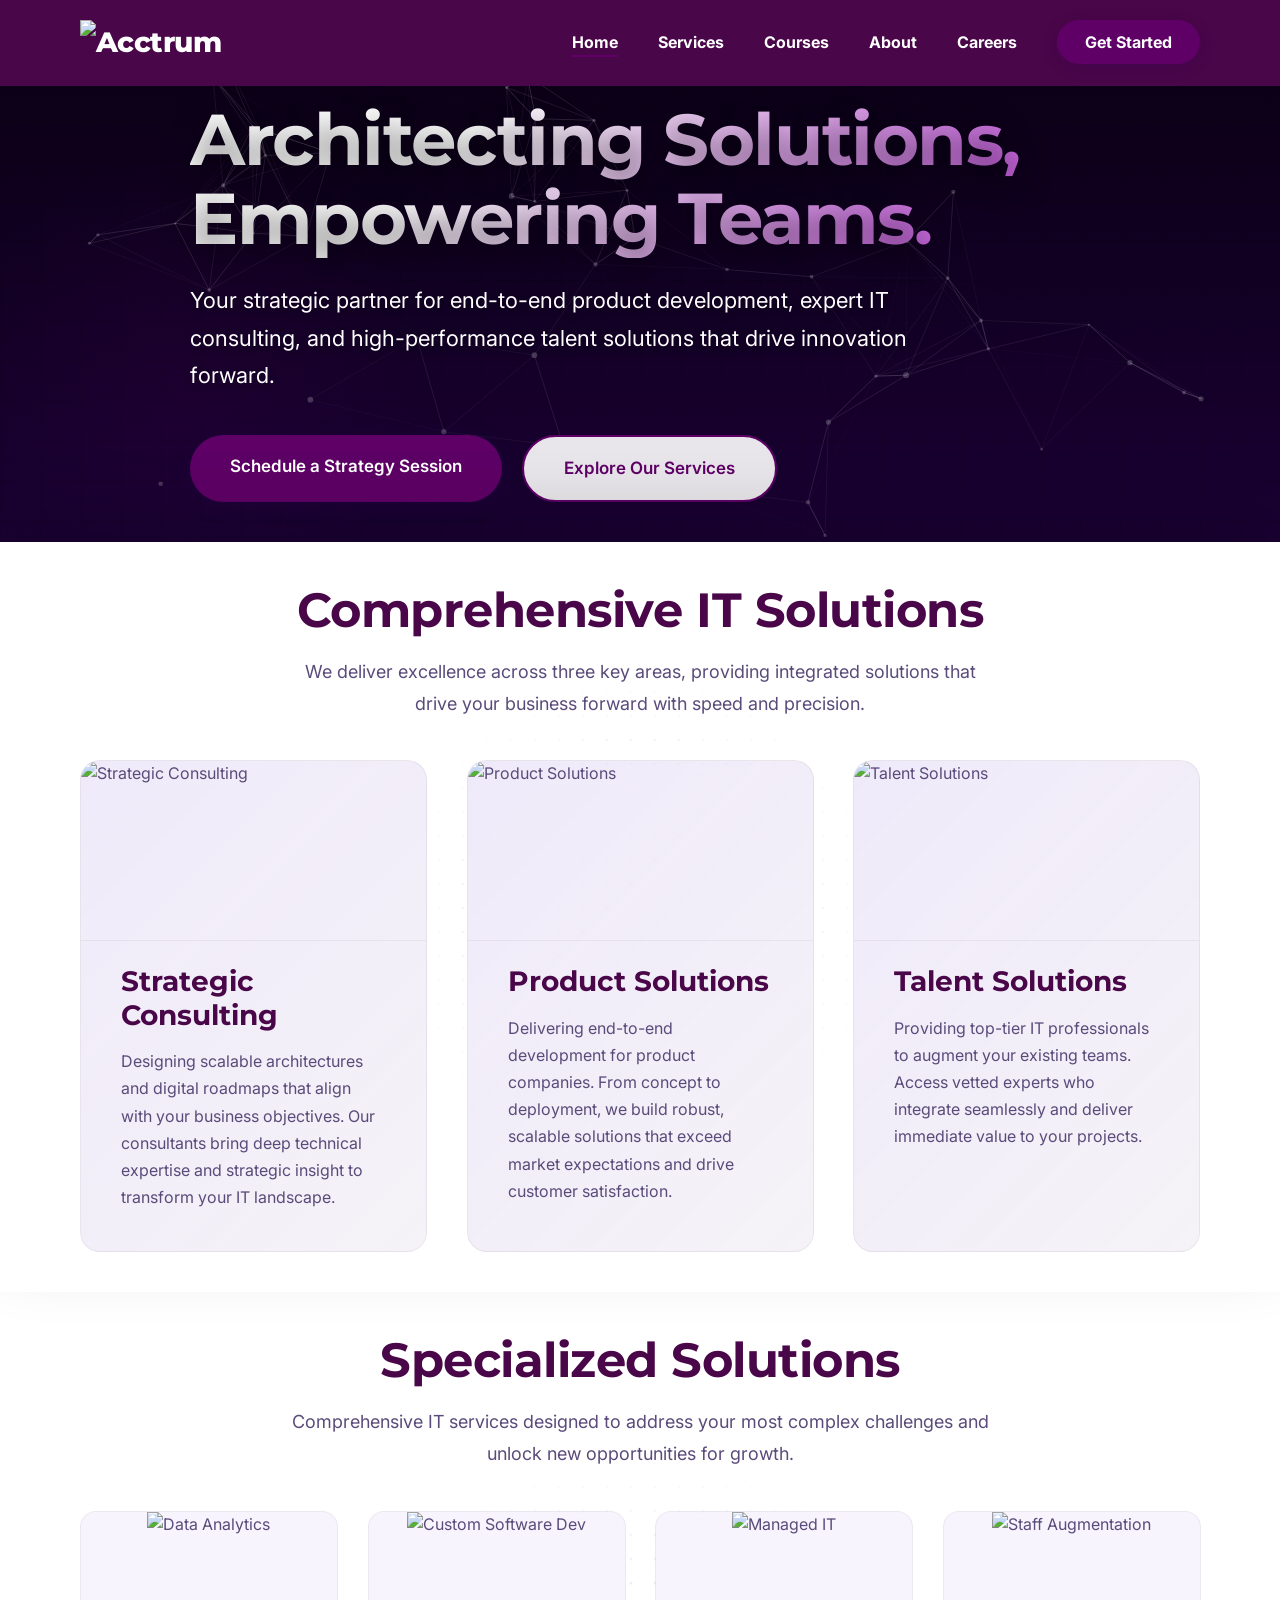
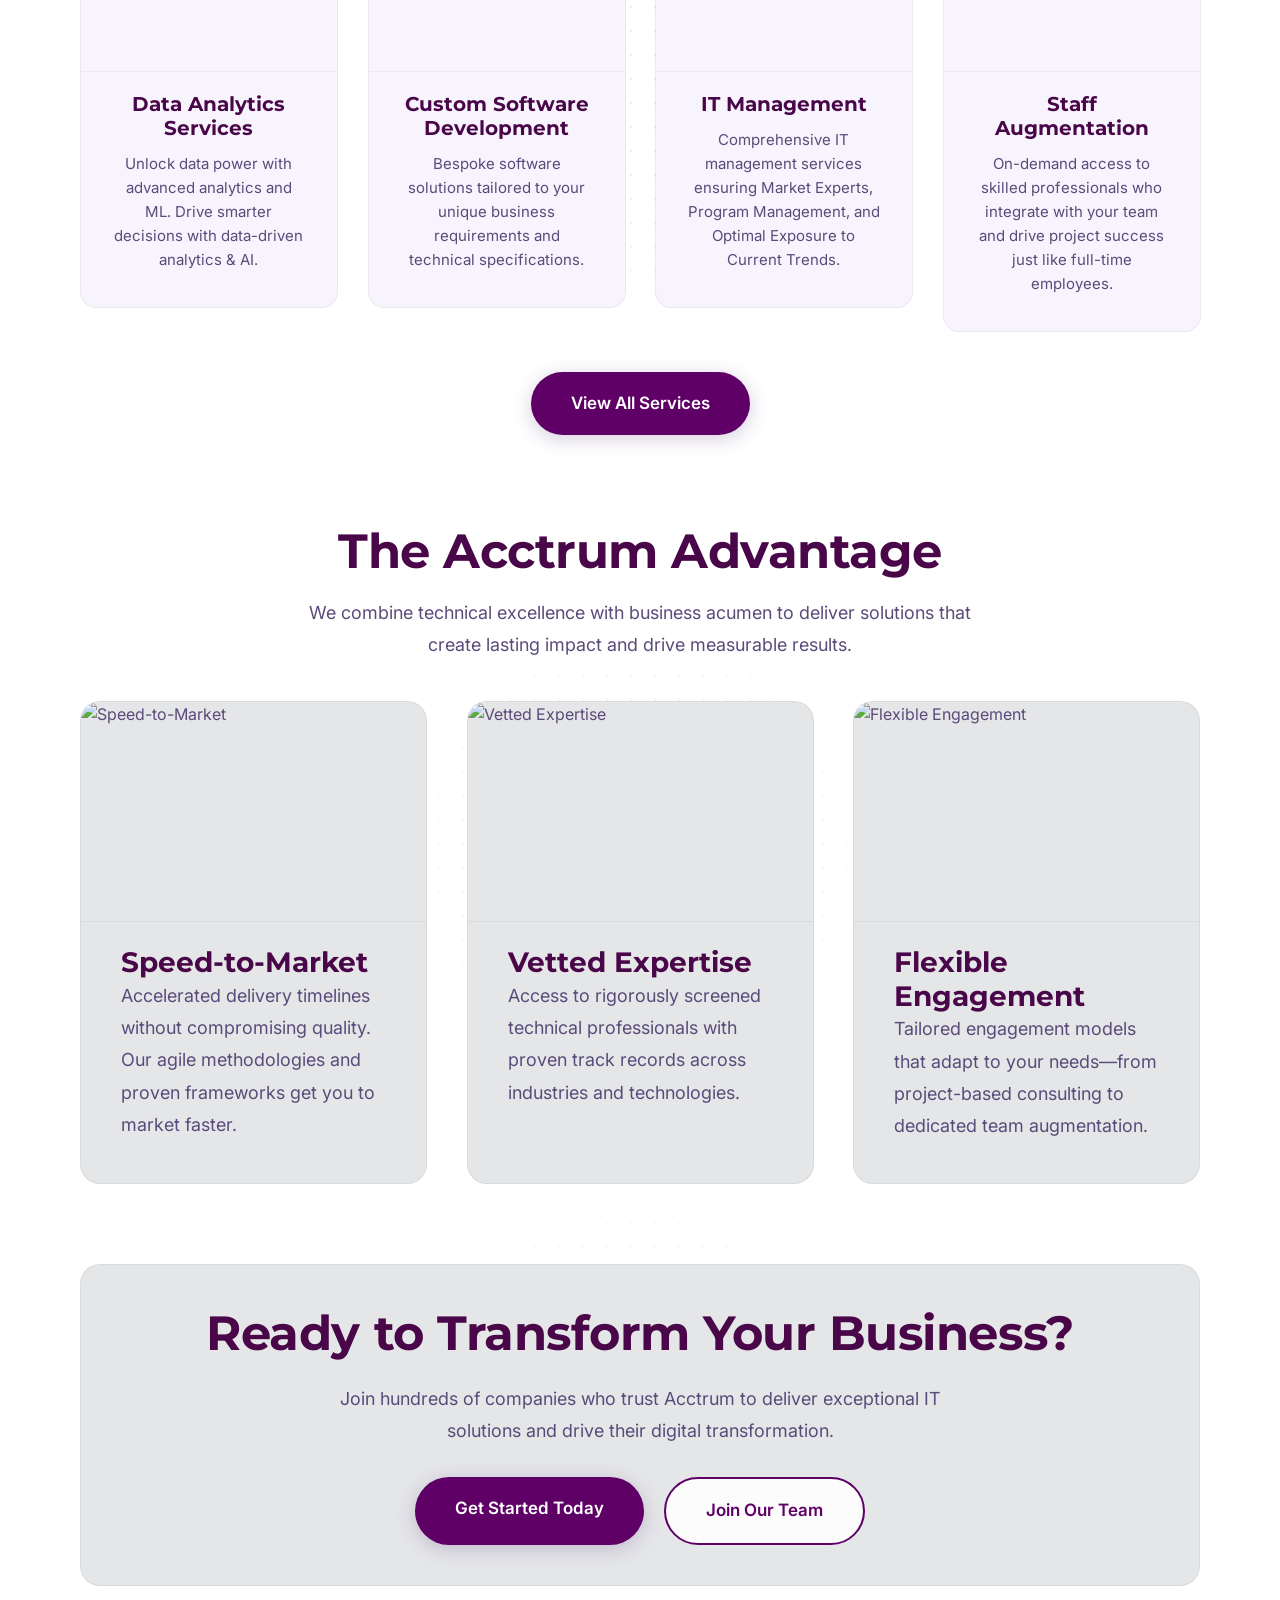
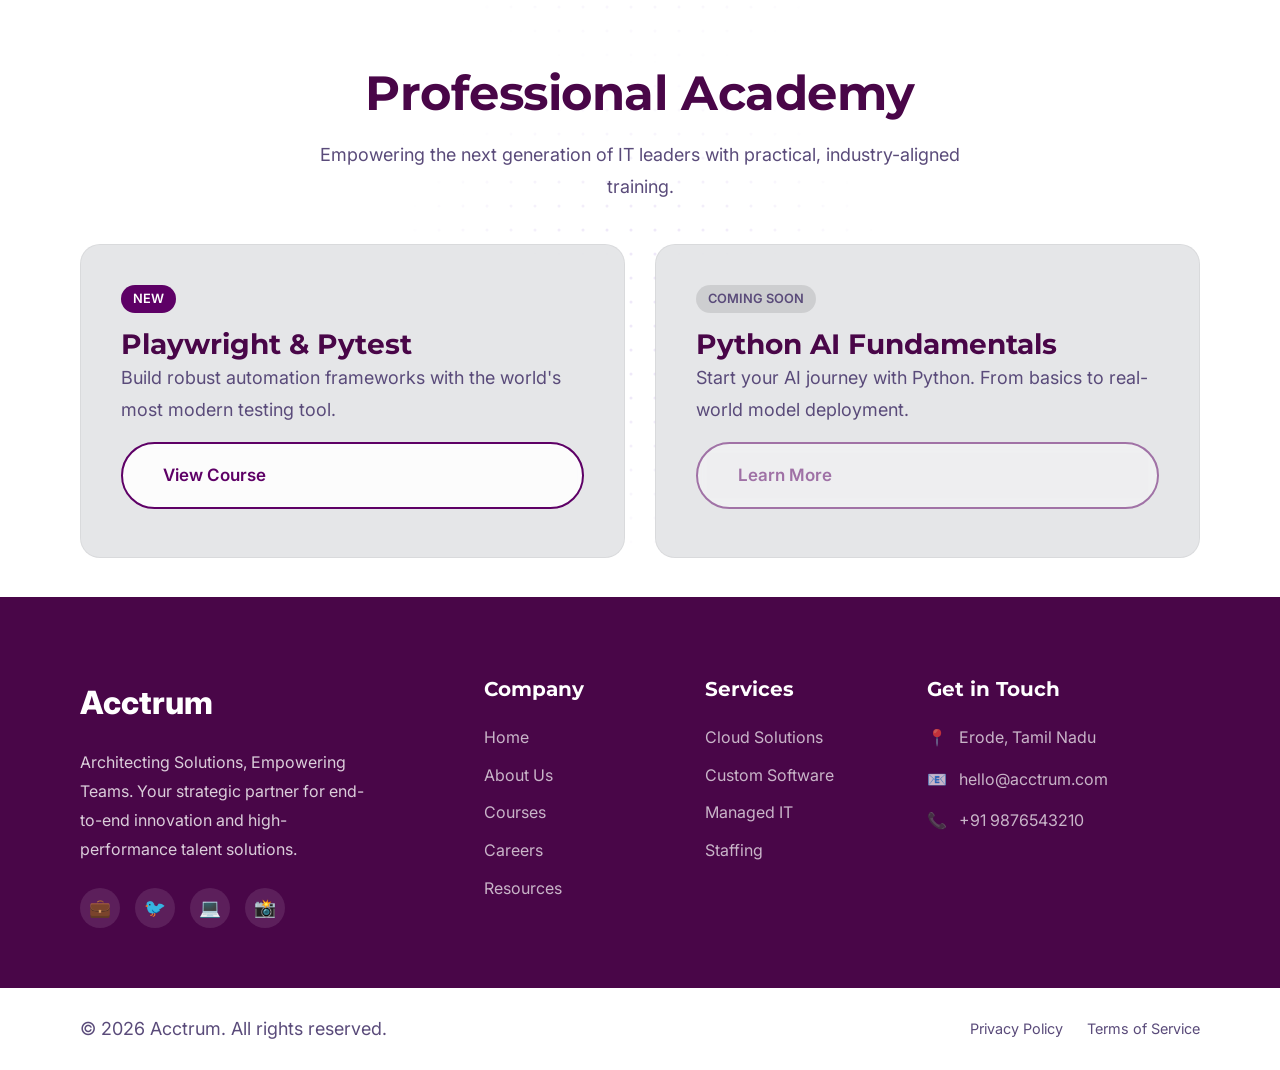
==== commit 9e3e3f2f: "Add files via upload" ====
--- a/index.html
+++ b/index.html
@@ -23,7 +23,9 @@
     <!-- Navigation -->
     <nav class="navbar" id="navbar">
         <div class="nav-container">
-            <a href="index.html" class="logo">Acctrum</a>
+            <a href="index.html" class="logo">
+                <img src="Imgs/Acctrum Logo Final.png" alt="Acctrum" class="logo-img">
+            </a>
             <ul class="nav-links">
                 <li><a href="index.html" class="active">Home</a></li>
                 <li><a href="services.html">Services</a></li>
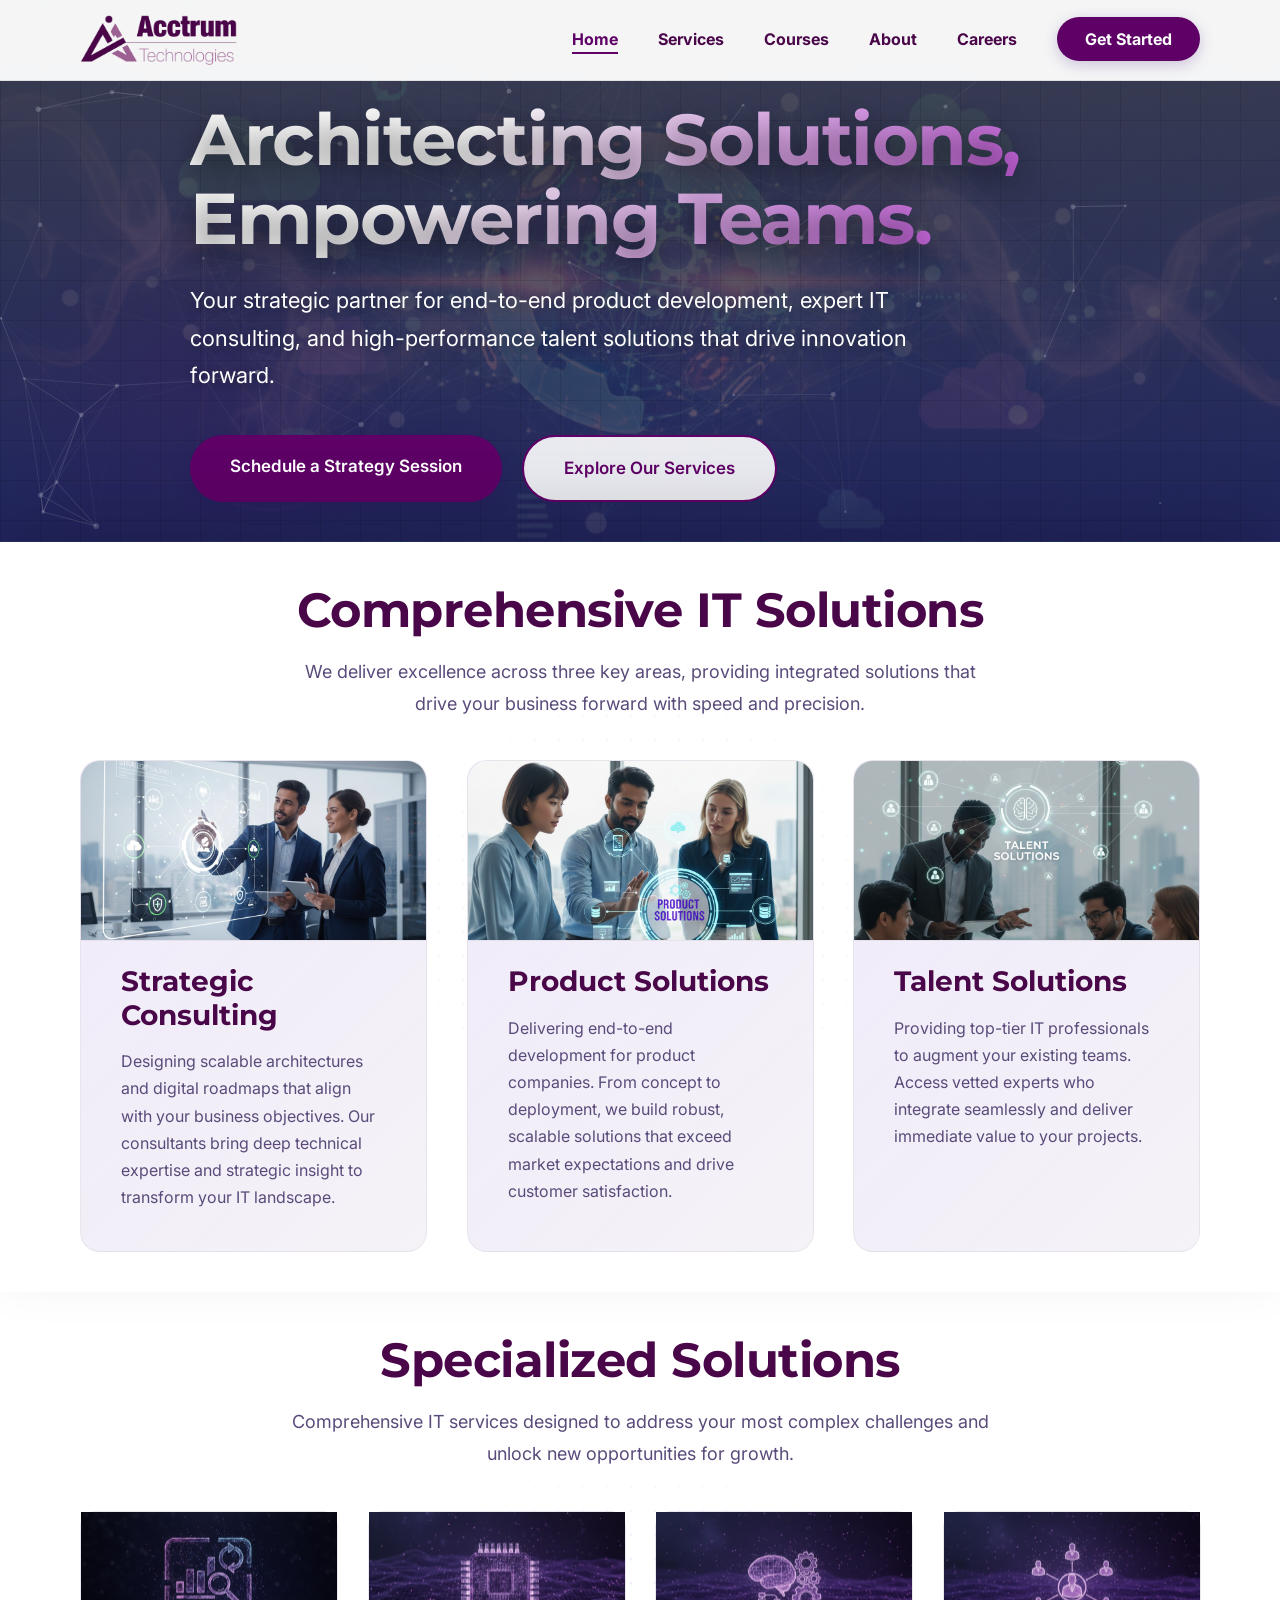
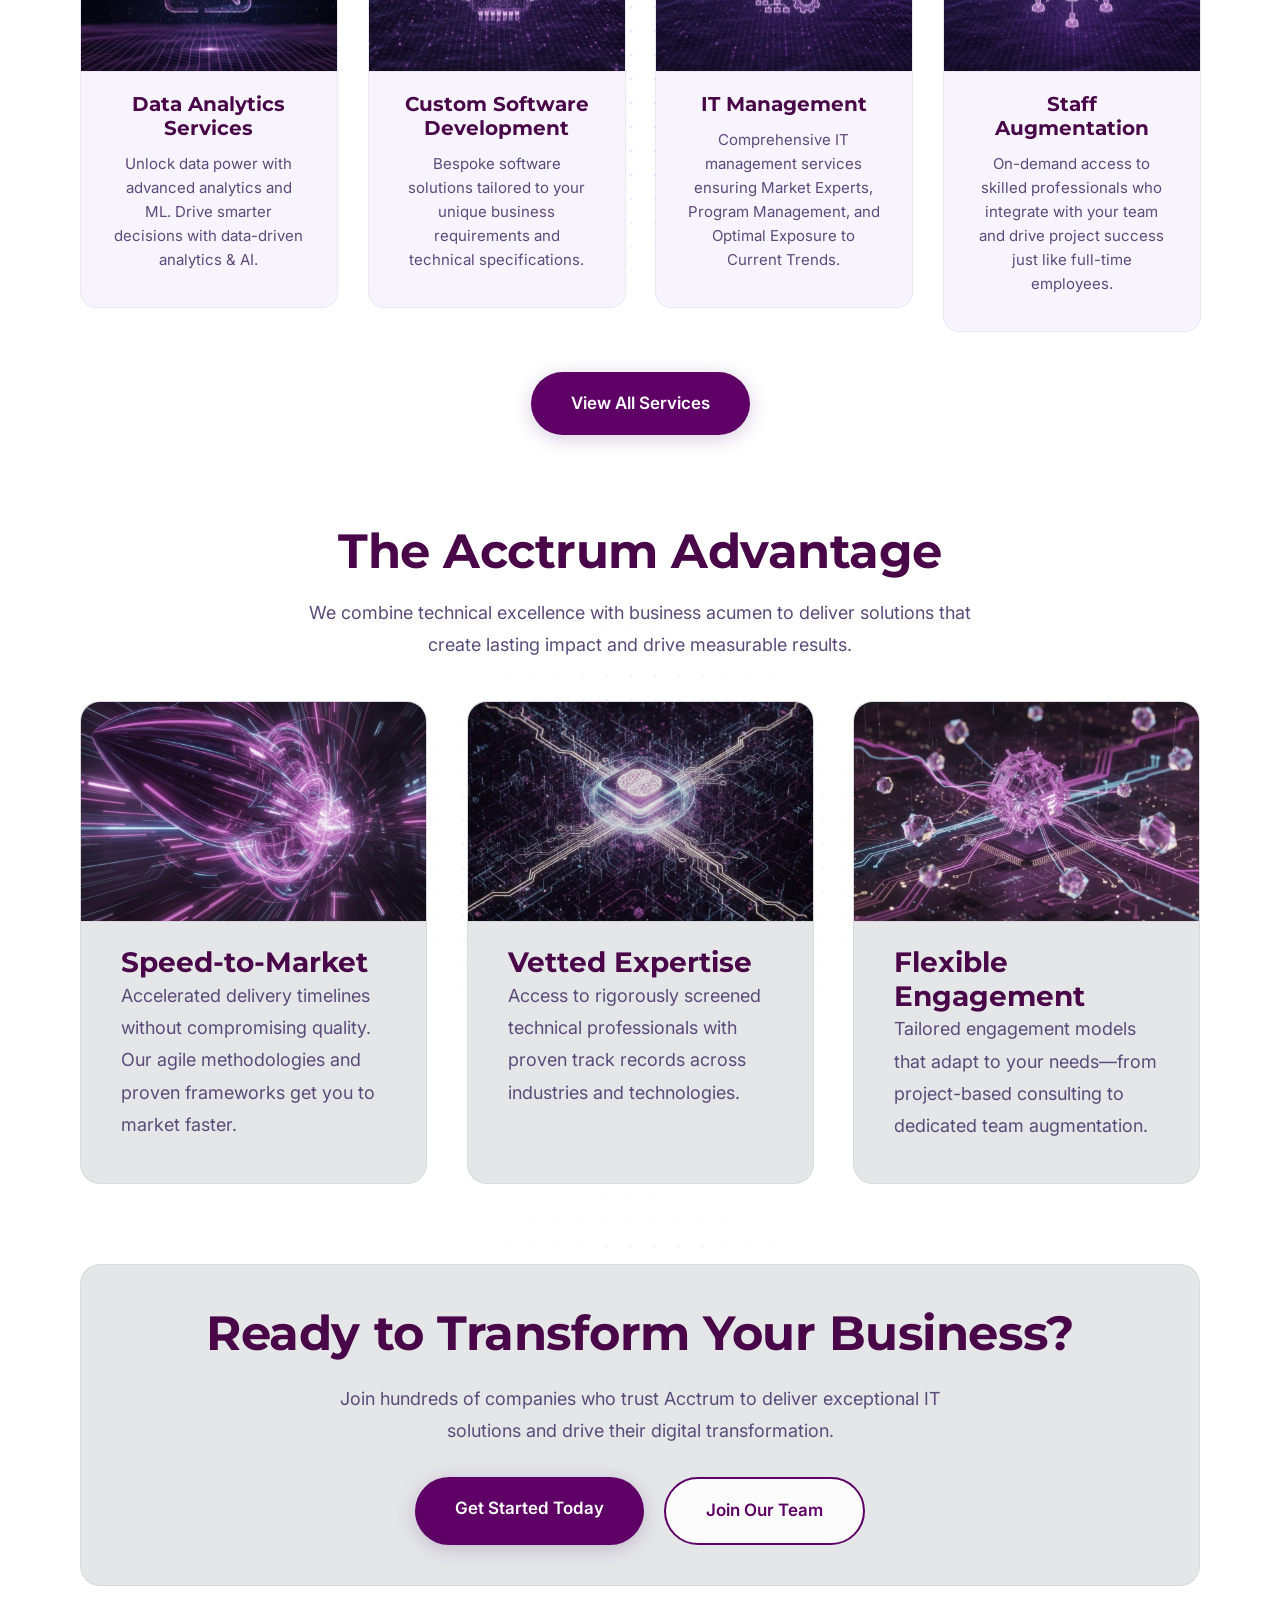
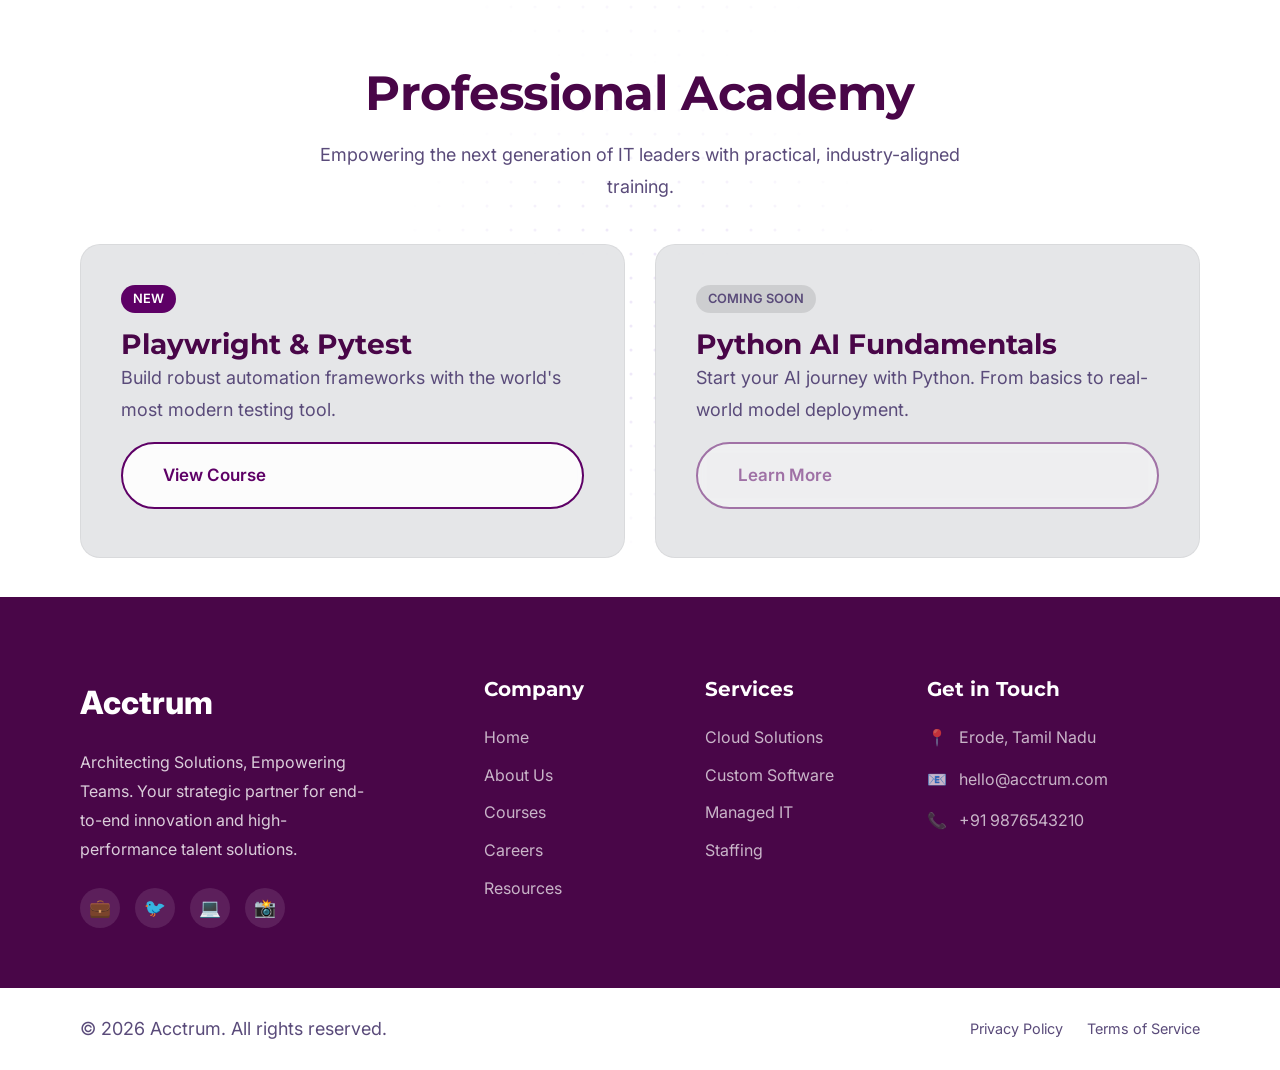
==== commit a123d133: "Add files via upload" ====
--- a/index.html
+++ b/index.html
@@ -26,7 +26,12 @@
             <a href="index.html" class="logo">
                 <img src="Imgs/Acctrum Logo Final.png" alt="Acctrum" class="logo-img">
             </a>
-            <ul class="nav-links">
+            <button class="mobile-toggle" id="mobile-toggle" aria-label="Toggle Navigation">
+                <span class="bar"></span>
+                <span class="bar"></span>
+                <span class="bar"></span>
+            </button>
+            <ul class="nav-links" id="nav-links">
                 <li><a href="index.html" class="active">Home</a></li>
                 <li><a href="services.html">Services</a></li>
                 <li><a href="courses.html">Courses</a></li>
--- a/styles.css
+++ b/styles.css
@@ -60,6 +60,8 @@
 
 html {
     scroll-behavior: smooth;
+    overflow-x: hidden;
+    width: 100%;
 }
 
 body {
@@ -332,19 +334,18 @@
     top: 0;
     left: 0;
     right: 0;
-    background: #490648;
-    /* Back to elegant themed translucent background */
+    background: rgba(255, 255, 255, 0.95);
     backdrop-filter: blur(20px);
-    padding: 20px 0;
+    padding: 15px 0;
     z-index: 1000;
-    border-bottom: 1px solid rgba(51, 0, 102, 0.05);
+    border-bottom: 1px solid rgba(0, 0, 0, 0.08);
     transition: var(--transition);
 }
 
 .navbar.scrolled {
-    background: #590757;
-    border-bottom: 1px solid rgba(51, 0, 102, 0.1);
-    box-shadow: 0 4px 20px rgba(51, 0, 102, 0.05);
+    background: #ffffff;
+    border-bottom: 1px solid rgba(0, 0, 0, 0.12);
+    box-shadow: 0 4px 20px rgba(0, 0, 0, 0.05);
 }
 
 .nav-container {
@@ -357,18 +358,17 @@
 }
 
 .logo {
-    font-family: var(--font-heading);
-    font-size: 1.75rem;
-    font-weight: 800;
-    color: #ffffff;
-    /* Kept simple or subtle gradient */
+    display: flex;
+    align-items: center;
     text-decoration: none;
-    letter-spacing: -0.02em;
     transition: var(--transition-fast);
 }
 
-.logo span {
-    color: var(--primary);
+.logo-img {
+    height: 50px;
+    width: auto;
+    object-fit: contain;
+    display: block;
 }
 
 .logo:hover {
@@ -383,7 +383,7 @@
 }
 
 .nav-links a {
-    color: var(--text-white);
+    color: var(--text-light);
     text-decoration: none;
     font-weight: 700;
     transition: var(--transition-fast);
@@ -403,7 +403,7 @@
 
 .nav-links a:hover,
 .nav-links a.active {
-    color: var(--text-white);
+    color: var(--primary);
 }
 
 .nav-links a:hover::after,
@@ -1472,6 +1472,61 @@
     }
 }
 
+/* Mobile Toggle Button */
+.mobile-toggle {
+    display: none;
+    flex-direction: column;
+    justify-content: space-between;
+    width: 26px;
+    height: 18px;
+    background: transparent;
+    border: none;
+    cursor: pointer;
+    z-index: 1100;
+    padding: 0;
+}
+
+.mobile-toggle .bar {
+    height: 3px;
+    width: 100%;
+    background-color: var(--text-light); /* Dark purple */
+    border-radius: 10px;
+    transition: all 0.3s cubic-bezier(0.4, 0, 0.2, 1);
+}
+
+/* Hamburger animations when active */
+.mobile-toggle.active .bar:nth-child(1) {
+    transform: translateY(7.5px) rotate(45deg);
+}
+
+.mobile-toggle.active .bar:nth-child(2) {
+    opacity: 0;
+    transform: translateX(-10px);
+}
+
+.mobile-toggle.active .bar:nth-child(3) {
+    transform: translateY(-7.5px) rotate(-45deg);
+}
+
+/* Slide-out navigation backdrop */
+.nav-backdrop {
+    position: fixed;
+    top: 0;
+    left: 0;
+    width: 100vw;
+    height: 100vh;
+    background: rgba(0, 0, 0, 0.4);
+    opacity: 0;
+    visibility: hidden;
+    transition: opacity 0.4s ease, visibility 0.4s ease;
+    z-index: 999;
+}
+
+.nav-backdrop.active {
+    opacity: 1;
+    visibility: visible;
+}
+
 @media (max-width: 992px) {
 
     .pillars-grid,
@@ -1545,8 +1600,33 @@
         padding: 30px 24px;
     }
 
+    .mobile-toggle {
+        display: flex;
+    }
+
     .nav-links {
-        display: none;
+        display: flex;
+        flex-direction: column;
+        position: fixed;
+        top: 0;
+        right: -100%;
+        width: 280px;
+        height: 100vh;
+        background: #ffffff;
+        padding: 100px 30px 40px;
+        box-shadow: -10px 0 30px rgba(0, 0, 0, 0.1);
+        transition: right 0.4s cubic-bezier(0.4, 0, 0.2, 1);
+        z-index: 1050;
+        gap: 30px;
+        align-items: flex-start;
+    }
+
+    .nav-links.active {
+        right: 0;
+    }
+
+    .nav-links a {
+        font-size: 1.25rem;
     }
 }
 
@@ -1716,34 +1796,107 @@
 }
 
 @media (max-width: 992px) {
+    /* ---- Values Carousel ---- */
     .values-carousel-wrapper {
         flex-direction: column;
         text-align: center;
+        margin-left: 0;       /* Fix horizontal overflow */
+        margin-right: 0;
+        margin-top: 0;
+        margin-bottom: 0;
+        overflow: hidden;
     }
 
     .values-queue {
-        flex-direction: row;
         flex: 0 0 auto;
+        width: 100%;
+        height: auto;
+        min-height: 120px;
+        display: flex;
+        flex-wrap: wrap;
         justify-content: center;
-        padding-left: 0;
-        margin-bottom: 40px;
+        align-items: center;
+        gap: 12px;
+        padding: 20px 16px;
+        position: static;       /* Disable absolute positioning context */
+        overflow: hidden;
+        margin-bottom: 24px;
+    }
+
+    /* Pills just flow as flex items; JS clears absolute styles */
+    .value-circle-item {
+        position: static;
+        width: auto;
+        height: auto;
+        border-radius: 50px;
+        padding: 10px 18px;
+        font-size: 0.8rem;
     }
 
     .value-circle-item.active-small {
-        transform: scale(1.2) translateY(-10px);
+        transform: scale(1.05);
+        transform-origin: center;
+    }
+
+    /* Hide the decorative center image – saves space */
+    .values-center-image {
+        display: none;
+    }
+
+    .active-value-card {
+        padding: 40px 30px;
+        max-width: 100%;
     }
 
     .active-content h3 {
-        font-size: 2.25rem;
+        font-size: 2rem;
+    }
+
+    /* ---- Details container (course page) ---- */
+    .details-container {
+        grid-template-columns: 1fr;
+    }
+
+    .sidebar {
+        position: static;
+        height: auto;
     }
 }
 
 @media (max-width: 480px) {
     .hero h1 {
-        font-size: 2.25rem;
+        font-size: 2rem;
     }
 
     h2 {
         font-size: 1.75rem;
     }
+
+    /* Ensure cards don't overflow */
+    .glass-card,
+    .pillar-card,
+    .service-card,
+    .job-card {
+        padding: 24px 18px;
+    }
+
+    .active-value-card {
+        padding: 30px 20px;
+    }
+
+    .active-content h3 {
+        font-size: 1.75rem;
+    }
+
+    /* Footer stack on tiny screens */
+    .footer-grid {
+        grid-template-columns: 1fr;
+    }
+
+    /* Nav CTA pill on small screens */
+    .nav-cta {
+        display: block;
+        text-align: center;
+        width: 100%;
+    }
 }
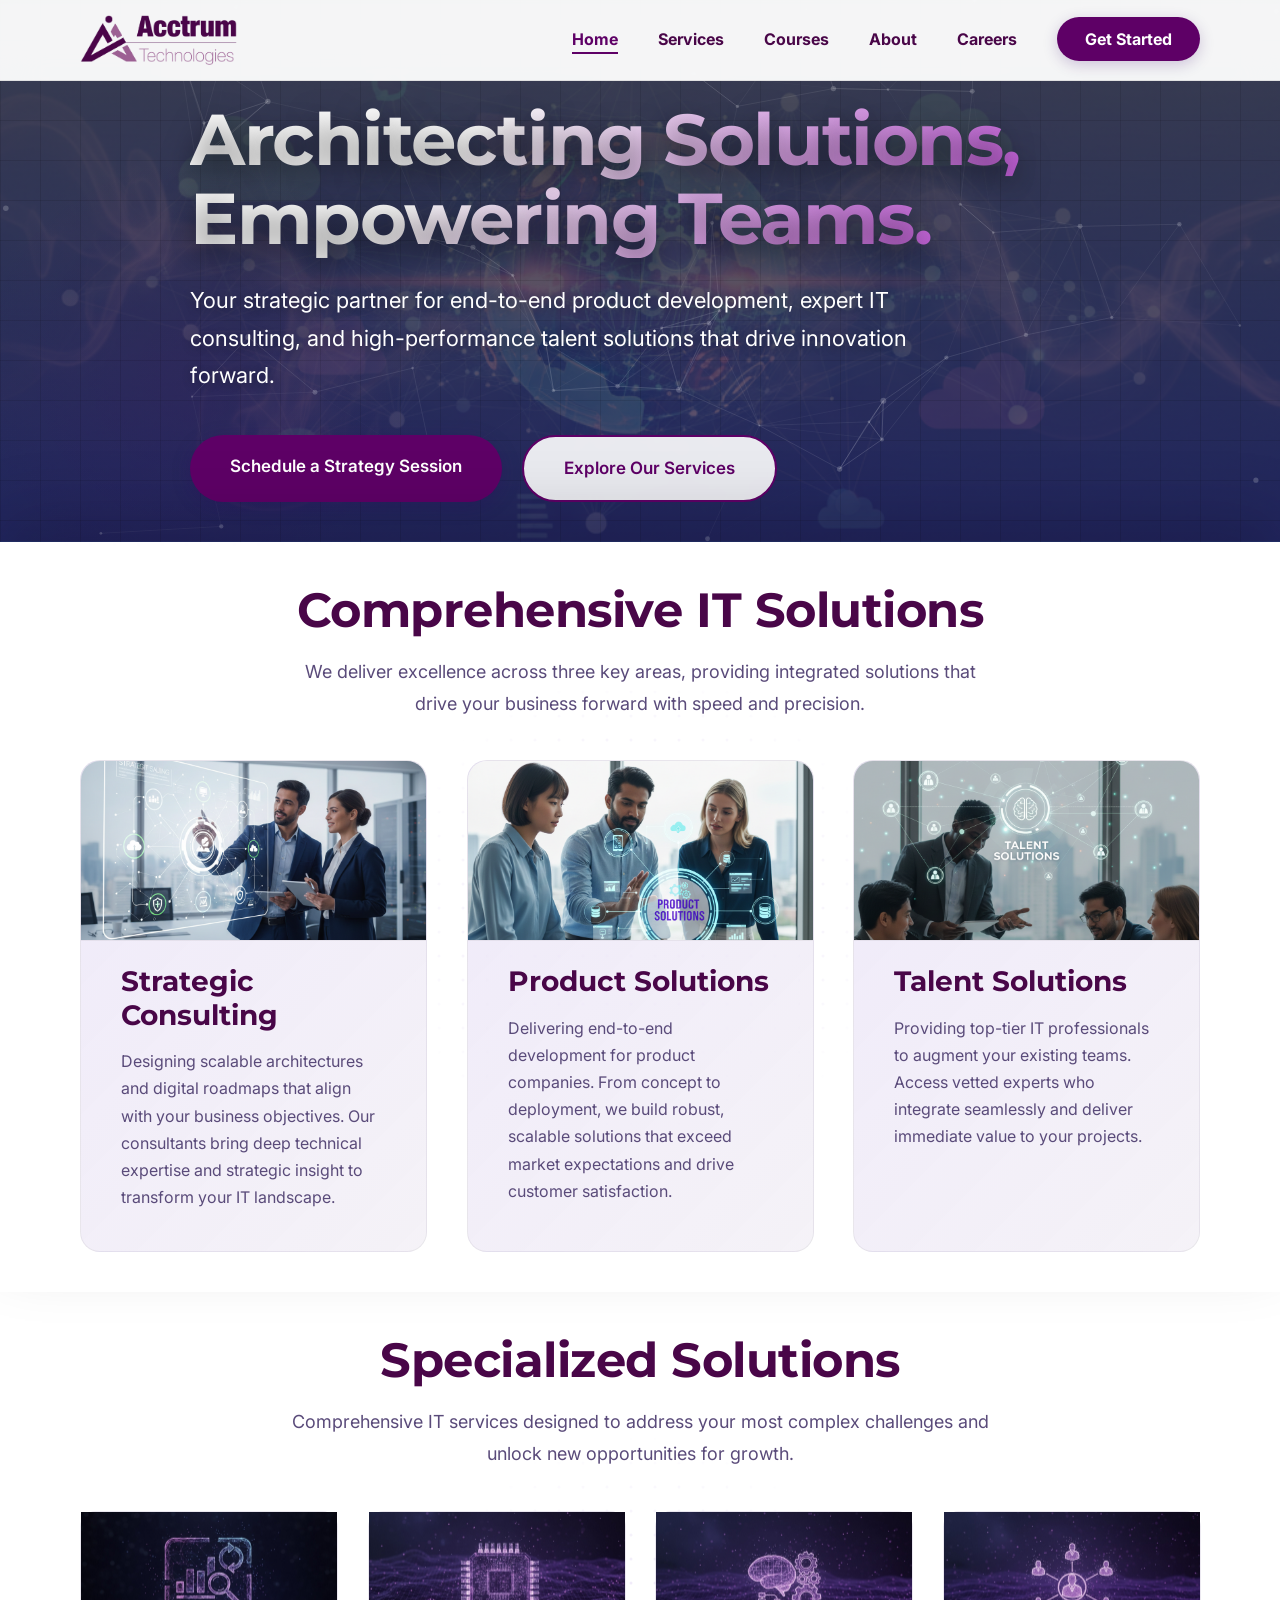
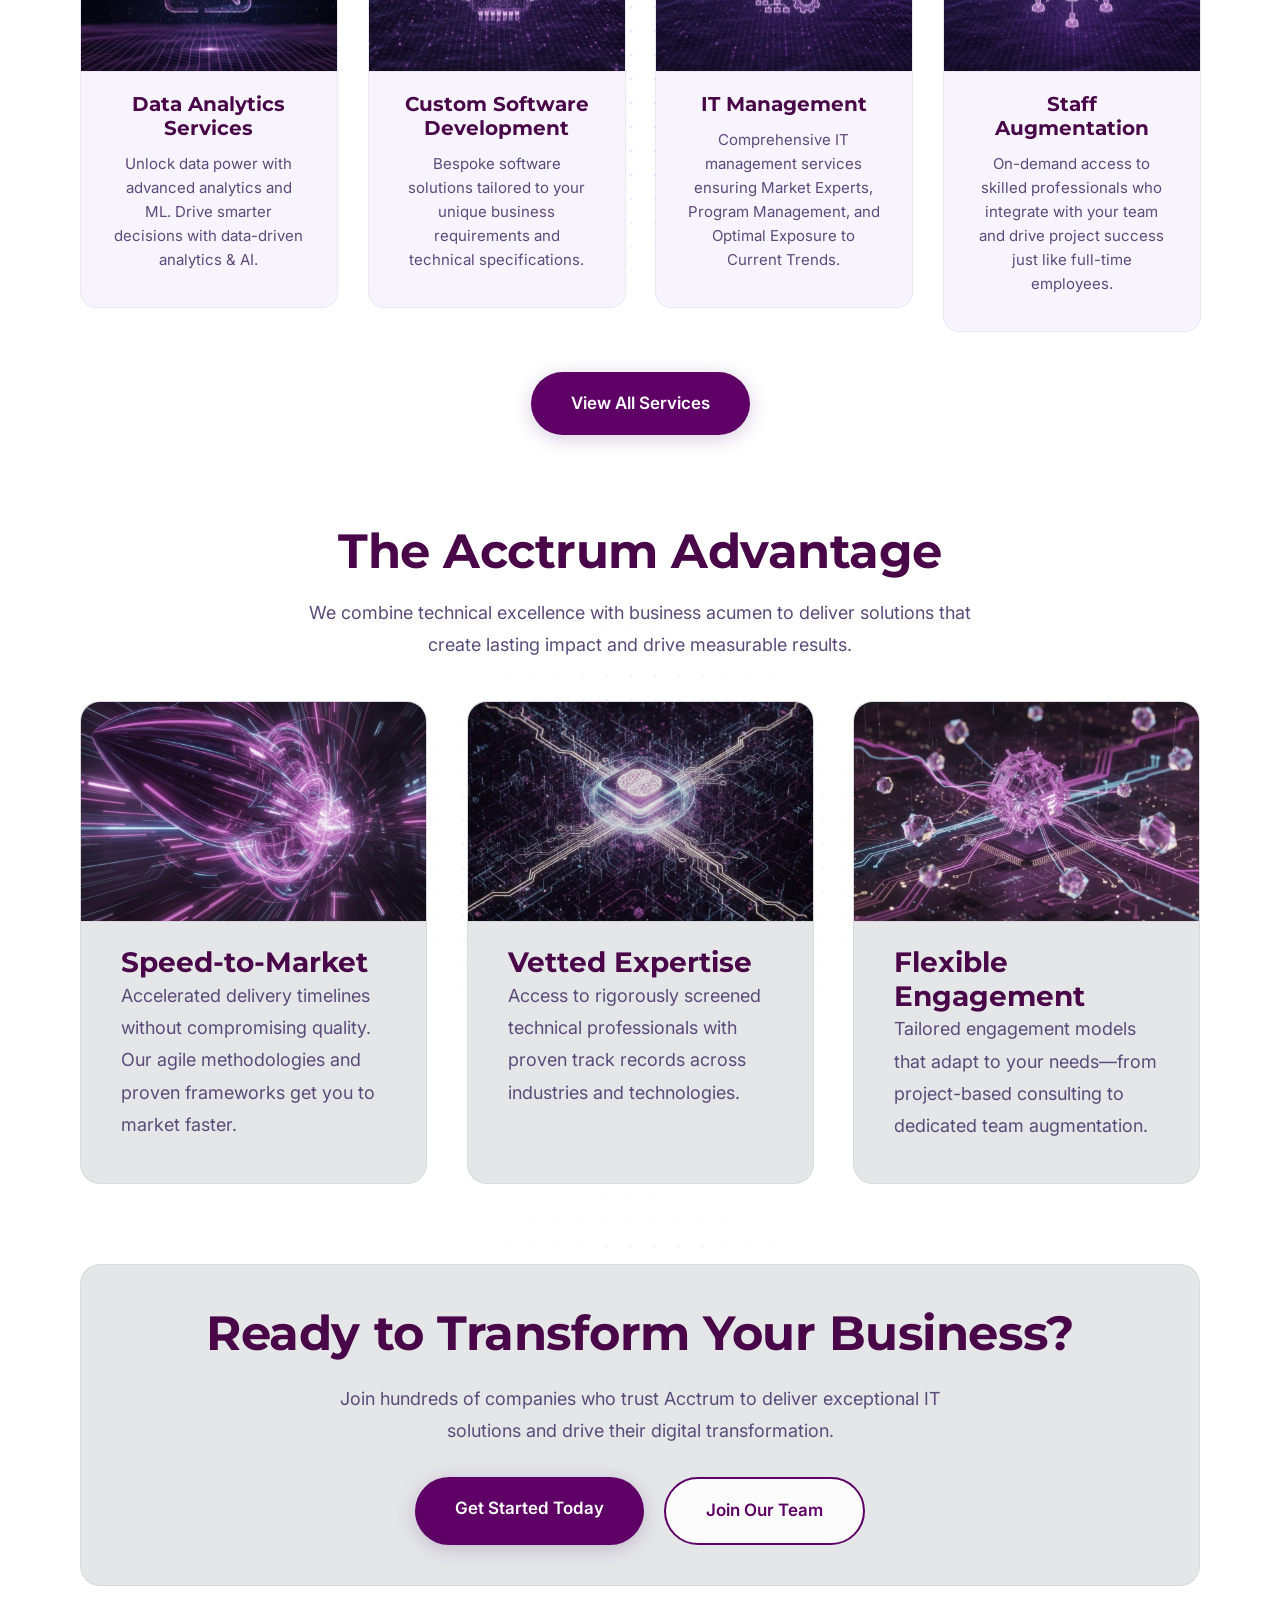
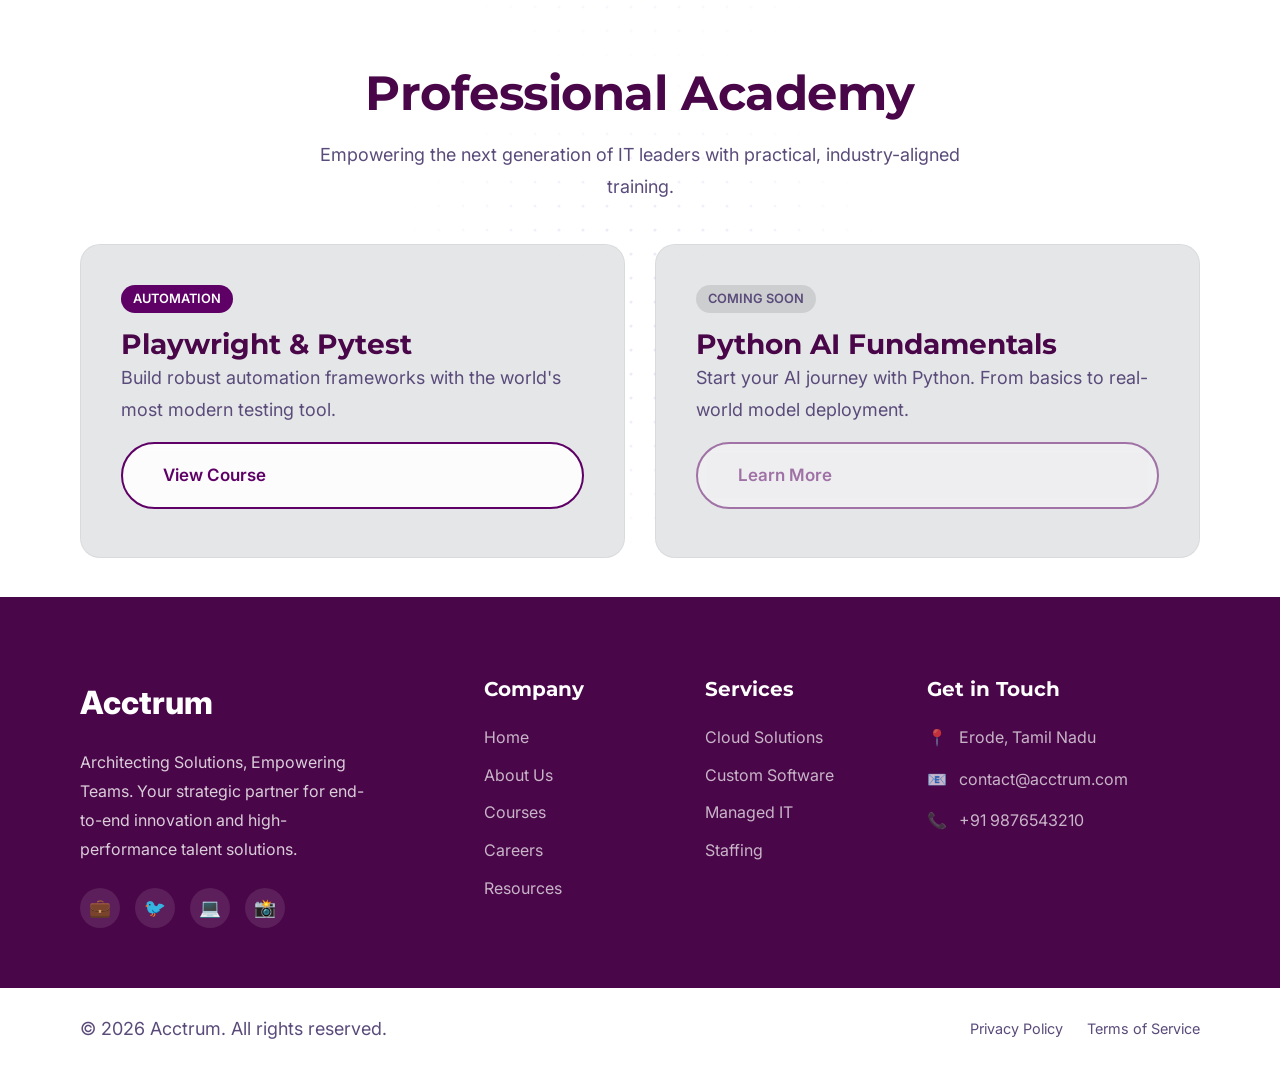
==== commit a3e2aac0: "Update email from hello@acctrum.com to contact@acctrum.com across all pages" ====
--- a/index.html
+++ b/index.html
@@ -264,7 +264,7 @@
                 style="display: grid; grid-template-columns: repeat(auto-fit, minmax(300px, 1fr)); gap: 30px;">
                 <div class="glass-card">
                     <span
-                        style="display: inline-block; padding: 4px 12px; background: var(--primary); color: white; border-radius: 20px; font-size: 0.8rem; font-weight: 600; margin-bottom: 15px;">NEW</span>
+                        style="display: inline-block; padding: 4px 12px; background: var(--primary); color: white; border-radius: 20px; font-size: 0.8rem; font-weight: 600; margin-bottom: 15px;">AUTOMATION</span>
                     <h3>Playwright & Pytest</h3>
                     <p>Build robust automation frameworks with the world's most modern testing tool.</p>
                     <a href="courses.html" class="btn btn-secondary" style="margin-top: 15px; width: 100%;">View
@@ -324,7 +324,7 @@
                     <h3 class="footer-heading">Get in Touch</h3>
                     <ul class="footer-contact">
                         <li><span>📍</span> Erode, Tamil Nadu</li>
-                        <li><span>📧</span> hello@acctrum.com</li>
+                        <li><span>📧</span> contact@acctrum.com</li>
                         <li><span>📞</span> +91 9876543210</li>
                     </ul>
                 </div>
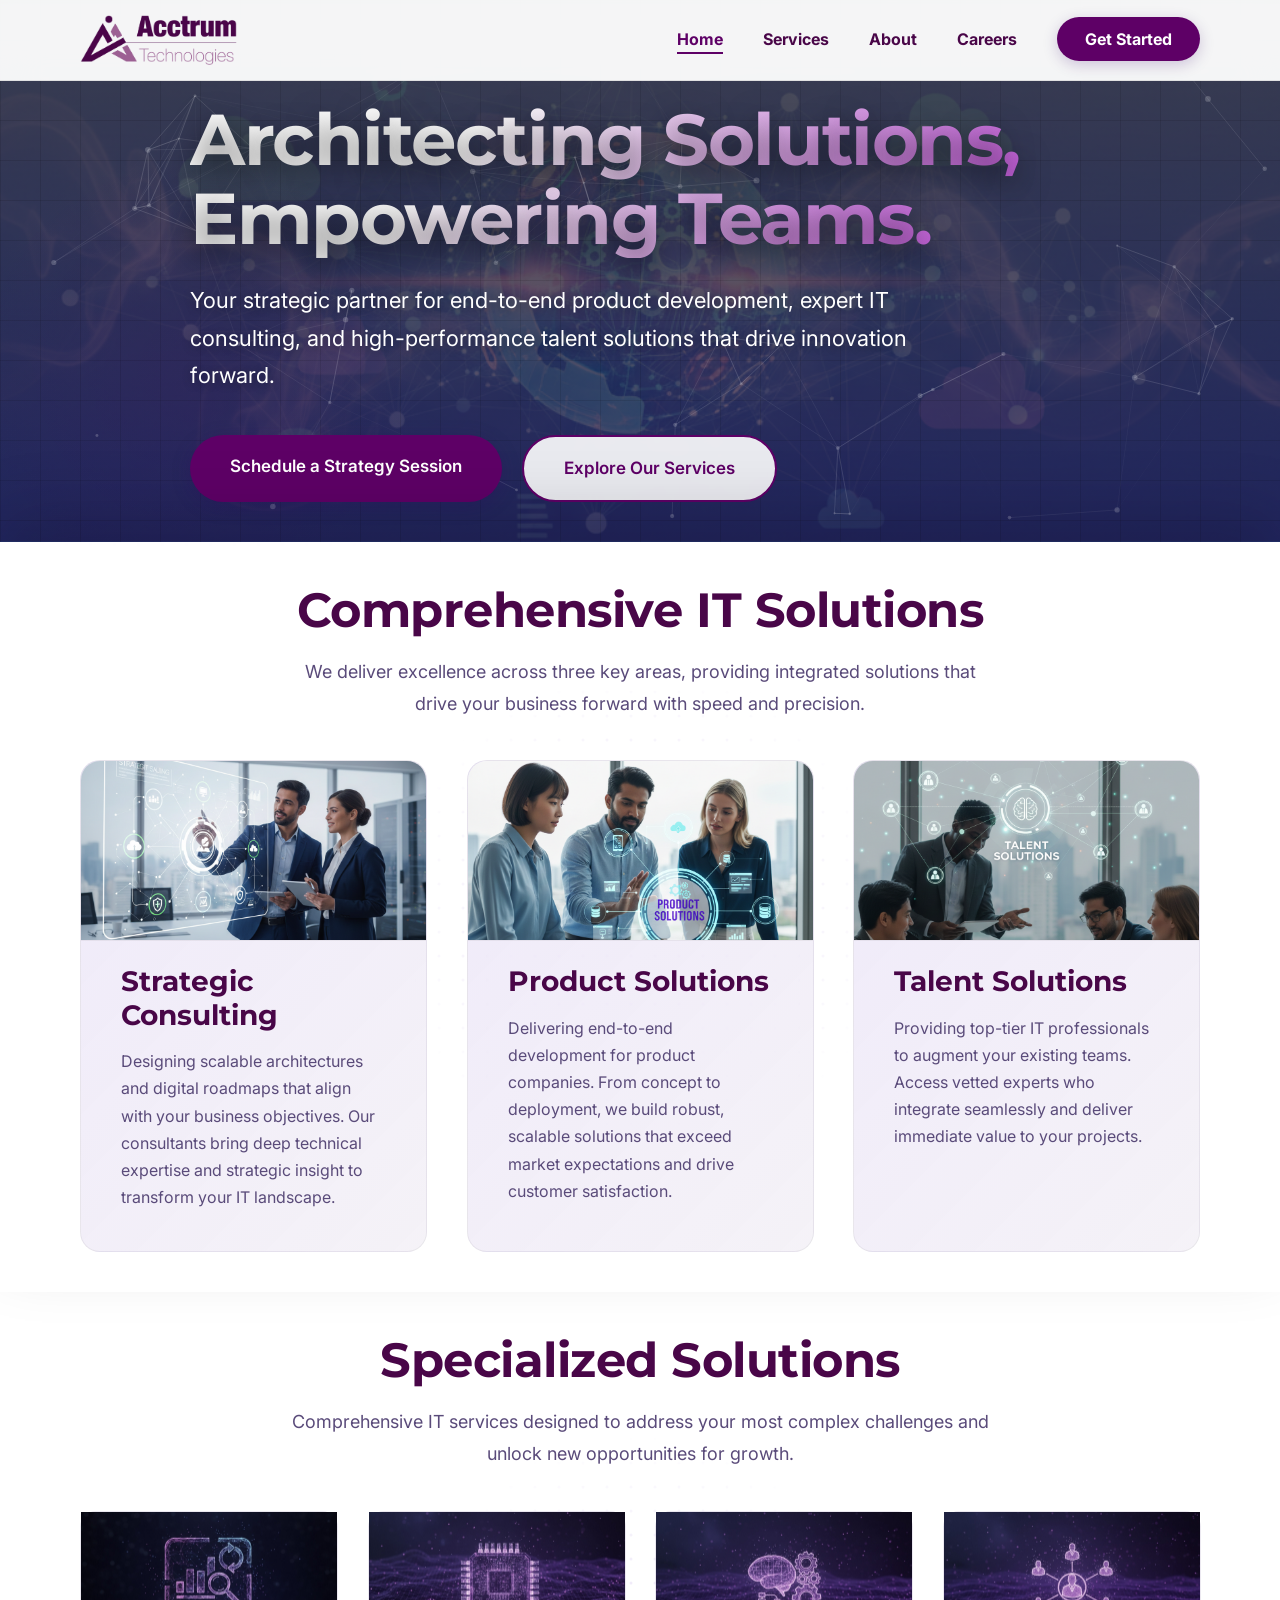
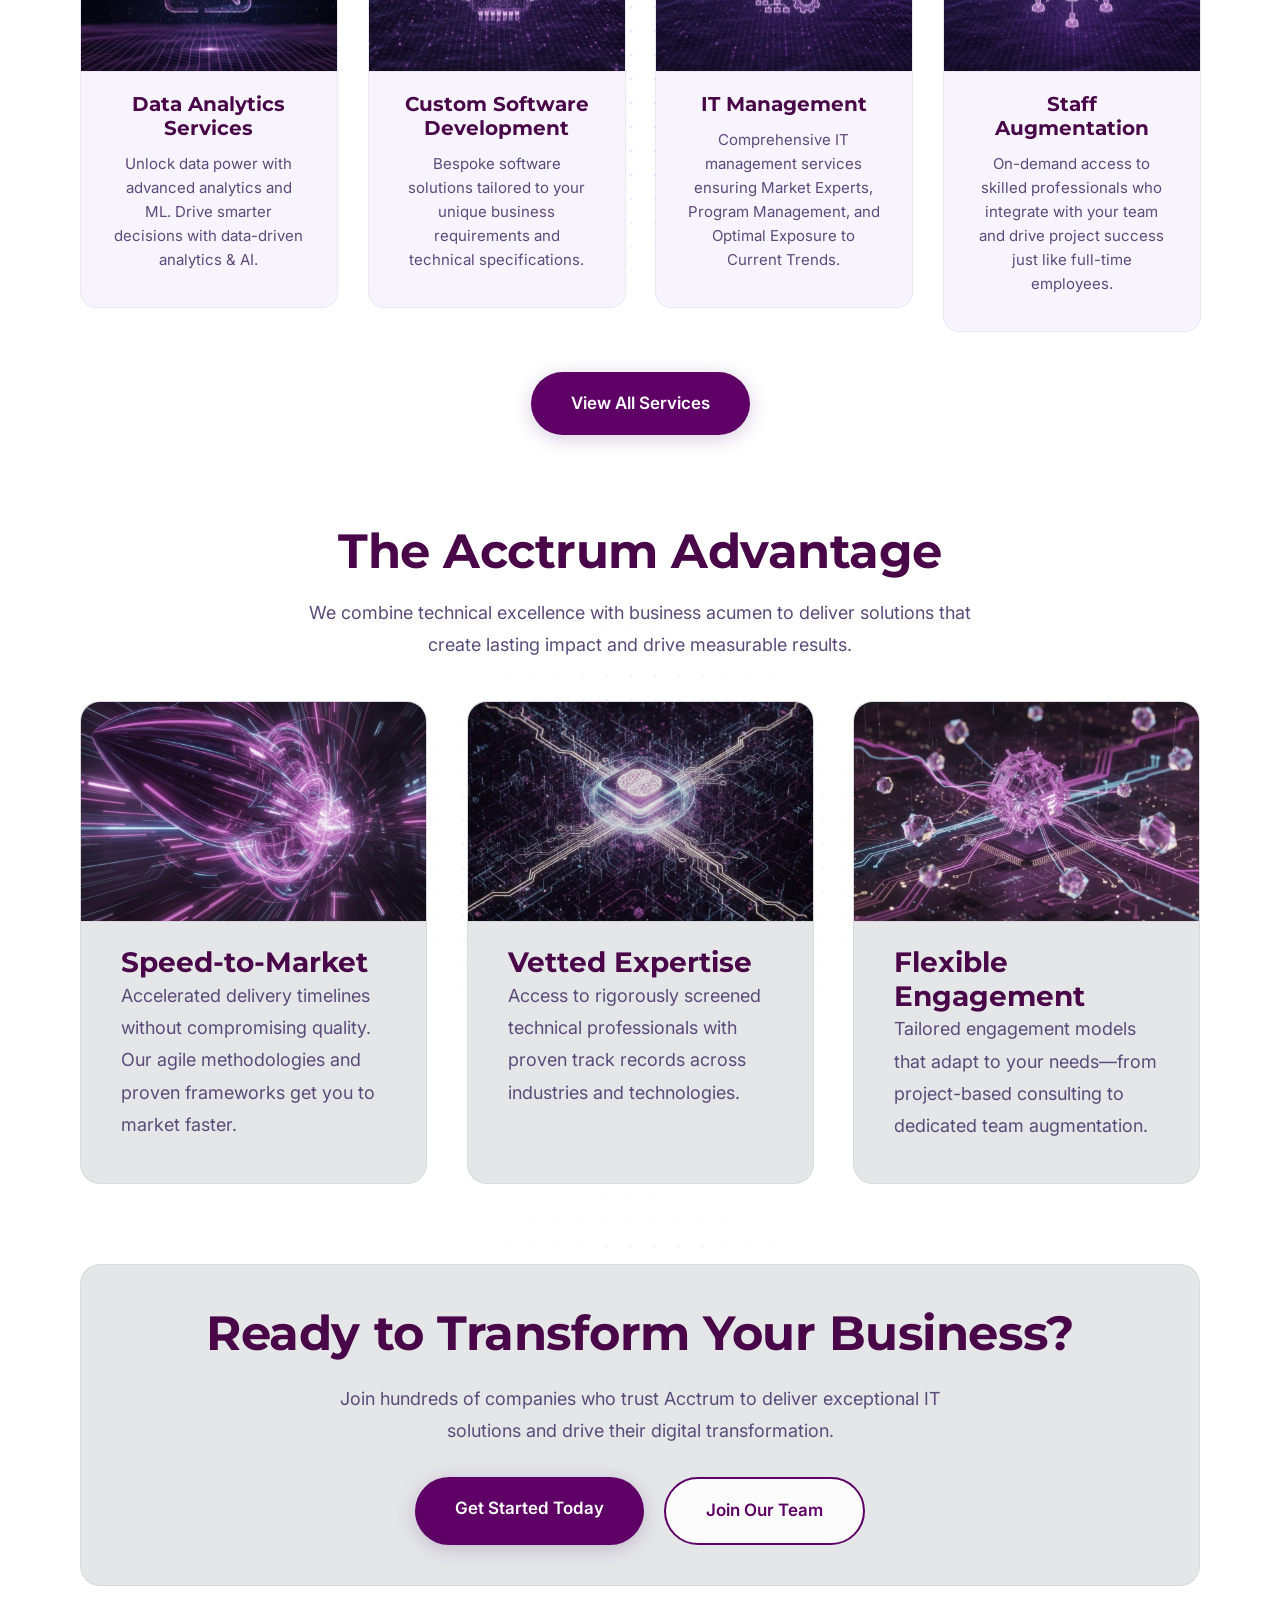
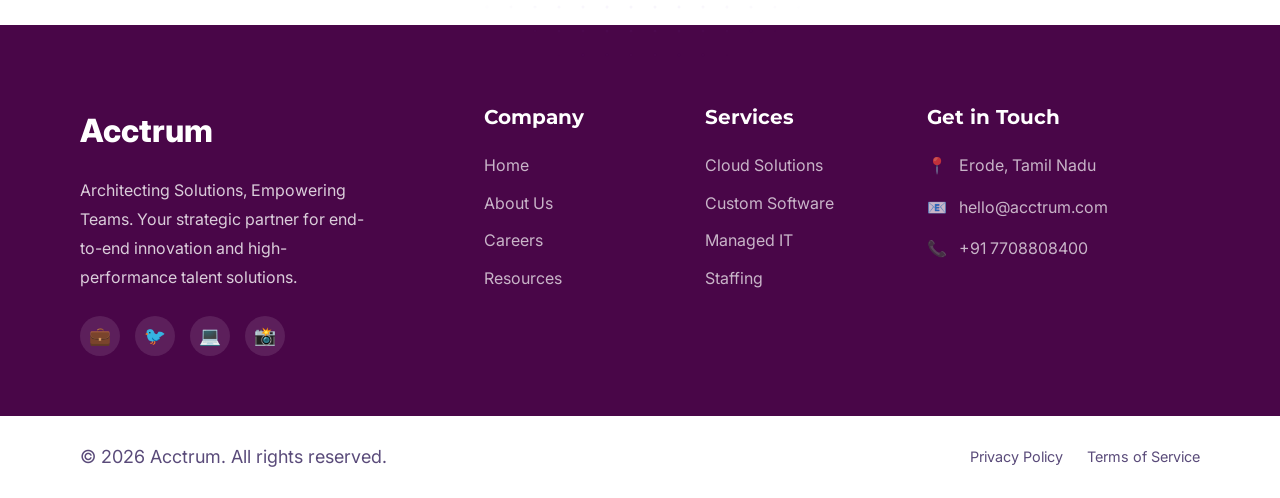
==== commit 80d15366: "Add files via upload" ====
--- a/index.html
+++ b/index.html
@@ -34,7 +34,7 @@
             <ul class="nav-links" id="nav-links">
                 <li><a href="index.html" class="active">Home</a></li>
                 <li><a href="services.html">Services</a></li>
-                <li><a href="courses.html">Courses</a></li>
+                <!-- <li><a href="courses.html">Courses</a></li> -->
                 <li><a href="about.html">About</a></li>
                 <li><a href="careers.html">Careers</a></li>
                 <li><a href="contact.html" class="nav-cta">Get Started</a></li>
@@ -250,7 +250,7 @@
         </div>
     </section>
 
-    <!-- Featured Courses Section -->
+    <!-- Featured Courses Section (Disabled)
     <section id="featured-courses" class="section">
         <div class="container">
             <div class="section-header">
@@ -264,7 +264,7 @@
                 style="display: grid; grid-template-columns: repeat(auto-fit, minmax(300px, 1fr)); gap: 30px;">
                 <div class="glass-card">
                     <span
-                        style="display: inline-block; padding: 4px 12px; background: var(--primary); color: white; border-radius: 20px; font-size: 0.8rem; font-weight: 600; margin-bottom: 15px;">AUTOMATION</span>
+                        style="display: inline-block; padding: 4px 12px; background: var(--primary); color: white; border-radius: 20px; font-size: 0.8rem; font-weight: 600; margin-bottom: 15px;">NEW</span>
                     <h3>Playwright & Pytest</h3>
                     <p>Build robust automation frameworks with the world's most modern testing tool.</p>
                     <a href="courses.html" class="btn btn-secondary" style="margin-top: 15px; width: 100%;">View
@@ -282,6 +282,7 @@
             </div>
         </div>
     </section>
+    -->
 
     <!-- Footer -->
     <footer class="footer">
@@ -304,7 +305,7 @@
                     <ul class="footer-links">
                         <li><a href="index.html">Home</a></li>
                         <li><a href="about.html">About Us</a></li>
-                        <li><a href="courses.html">Courses</a></li>
+                        <!-- <li><a href="courses.html">Courses</a></li> -->
                         <li><a href="careers.html">Careers</a></li>
                         <li><a href="contact.html">Resources</a></li>
                     </ul>
@@ -324,8 +325,8 @@
                     <h3 class="footer-heading">Get in Touch</h3>
                     <ul class="footer-contact">
                         <li><span>📍</span> Erode, Tamil Nadu</li>
-                        <li><span>📧</span> contact@acctrum.com</li>
-                        <li><span>📞</span> +91 9876543210</li>
+                        <li><span>📧</span> hello@acctrum.com</li>
+                        <li><span>📞</span> +91 7708808400</li>
                     </ul>
                 </div>
             </div>
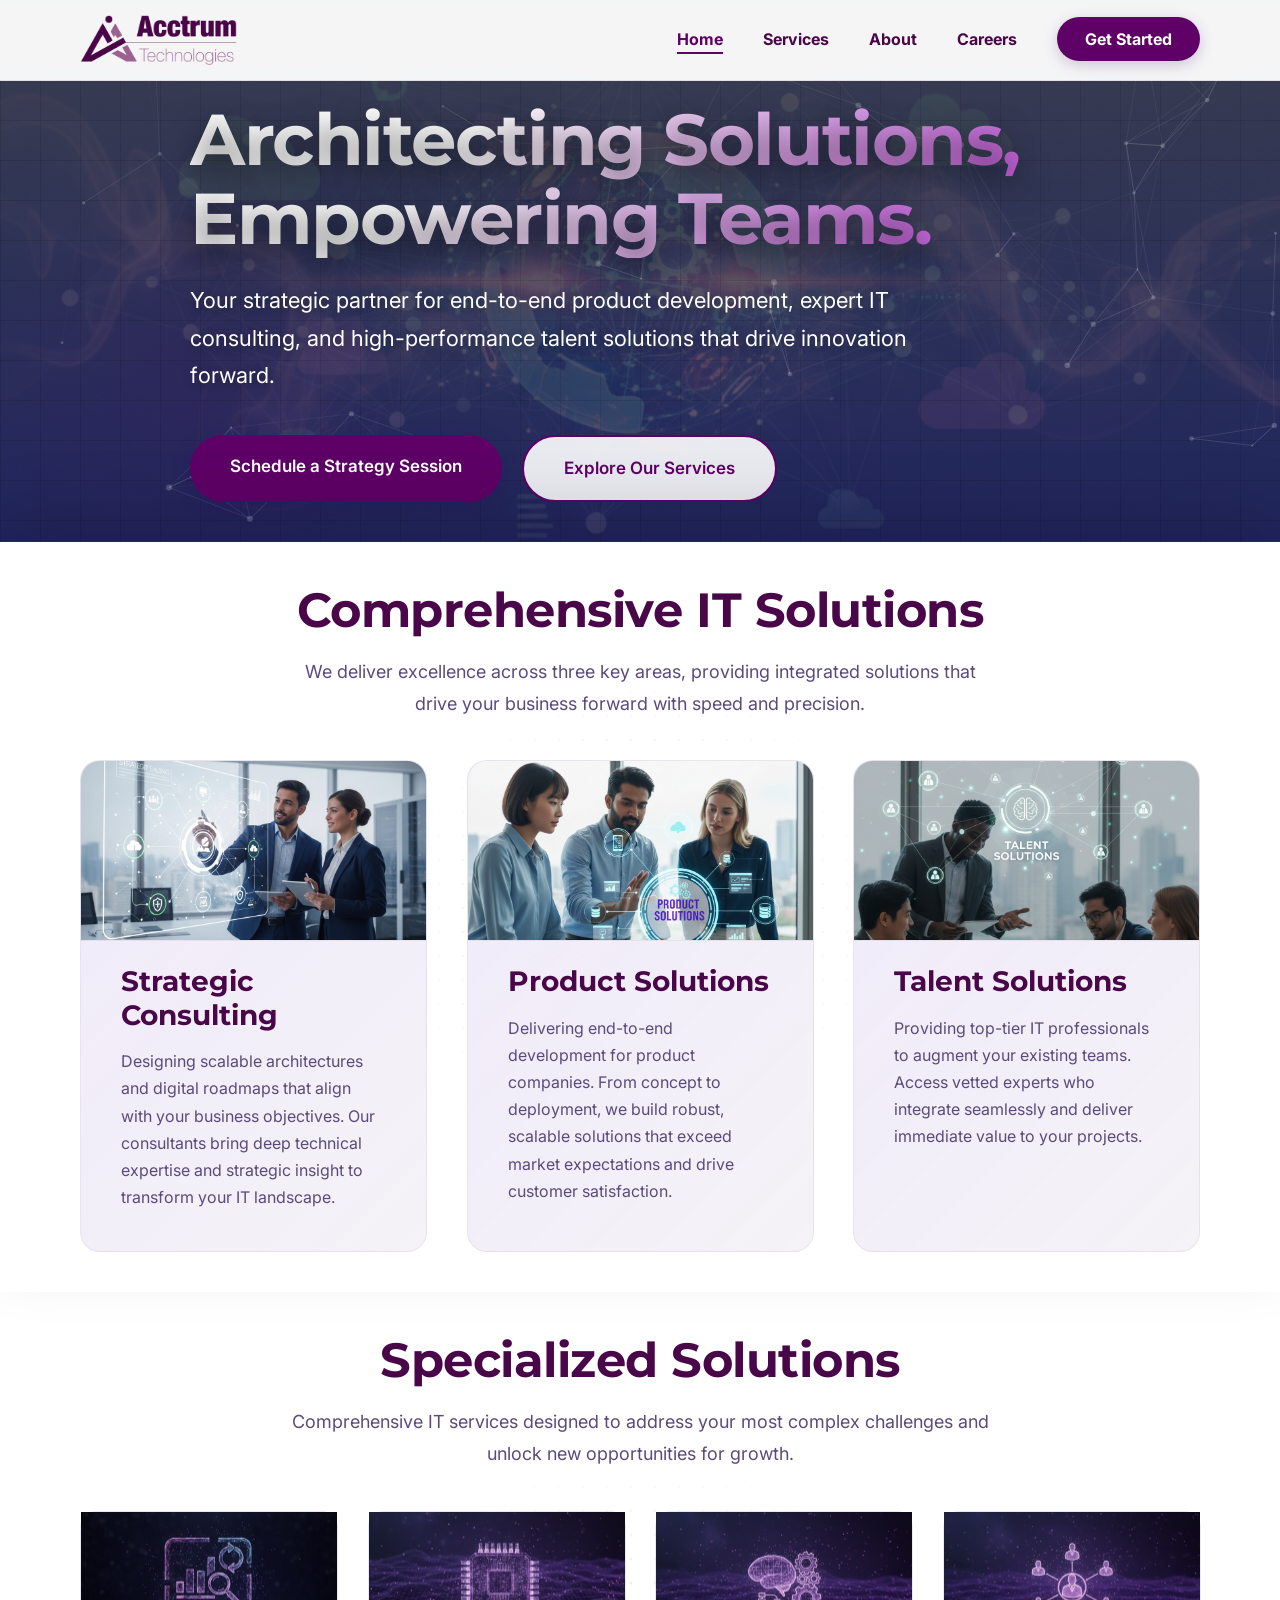
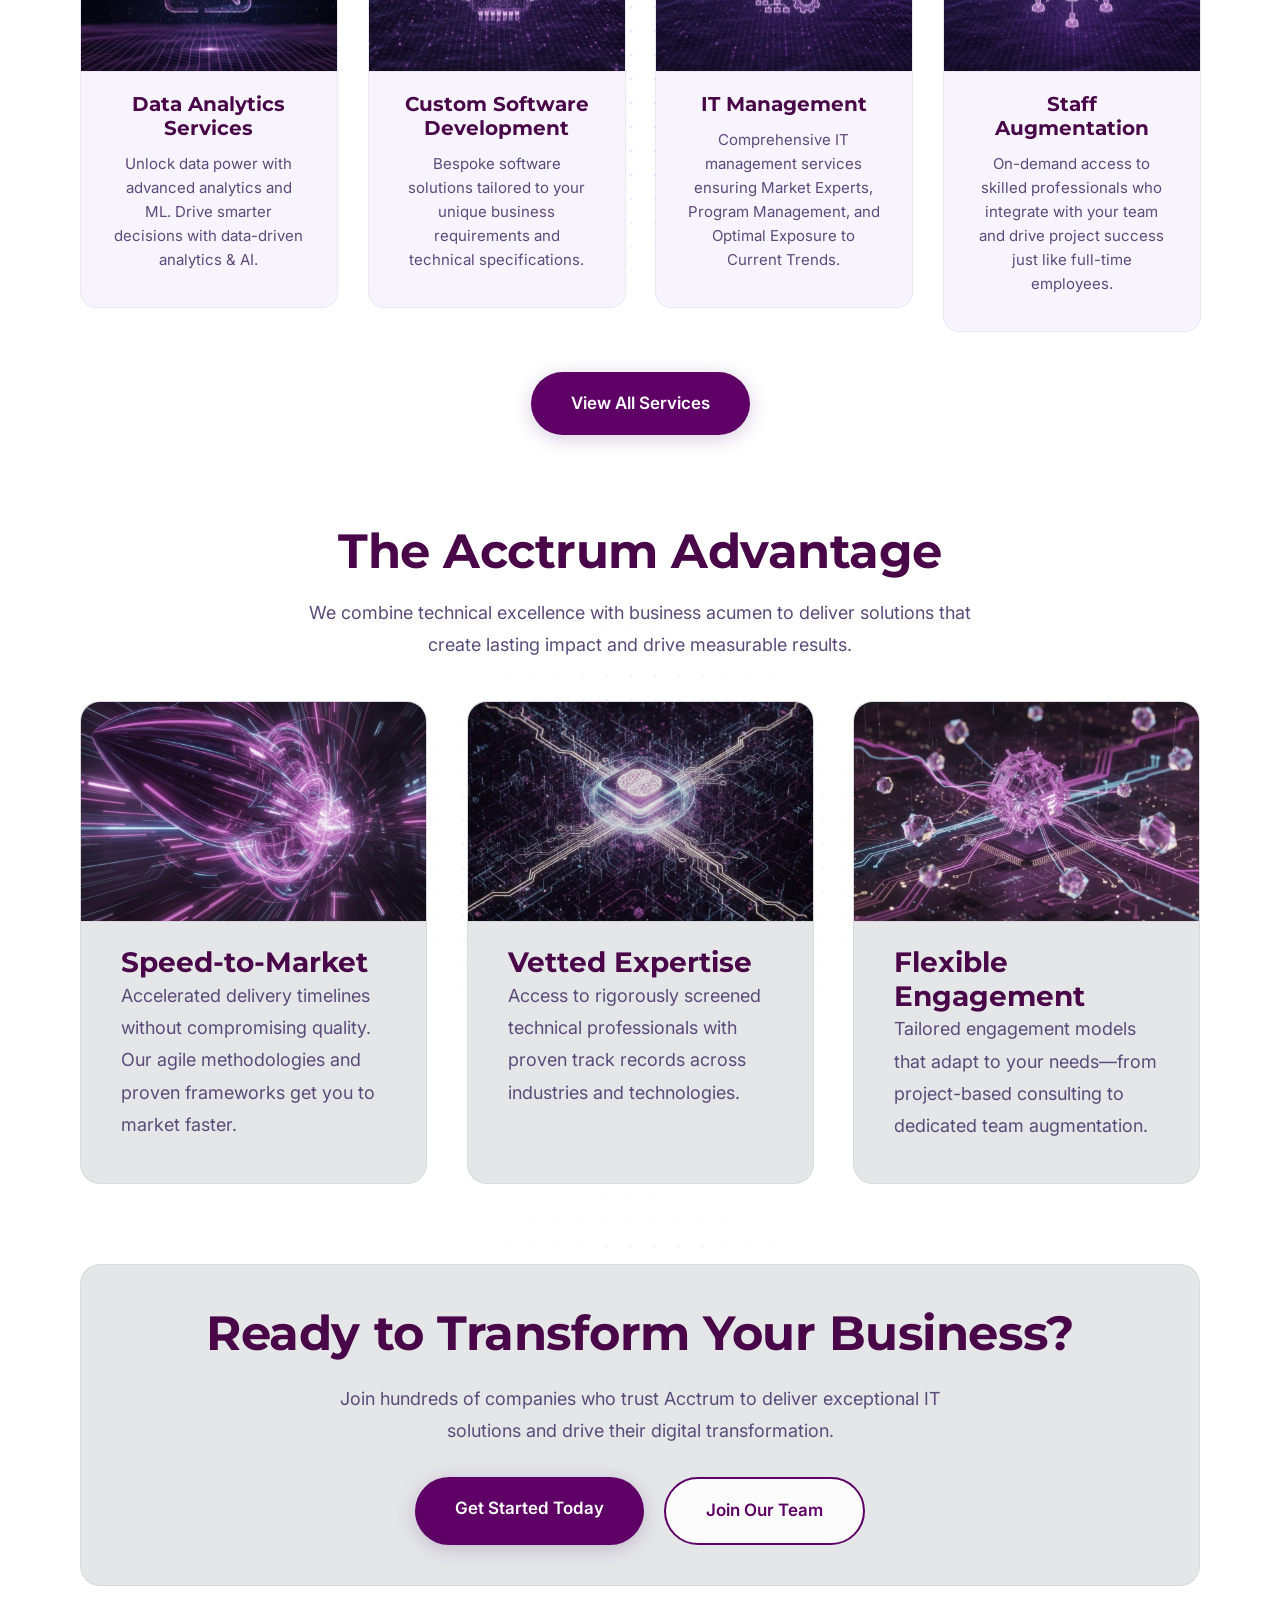
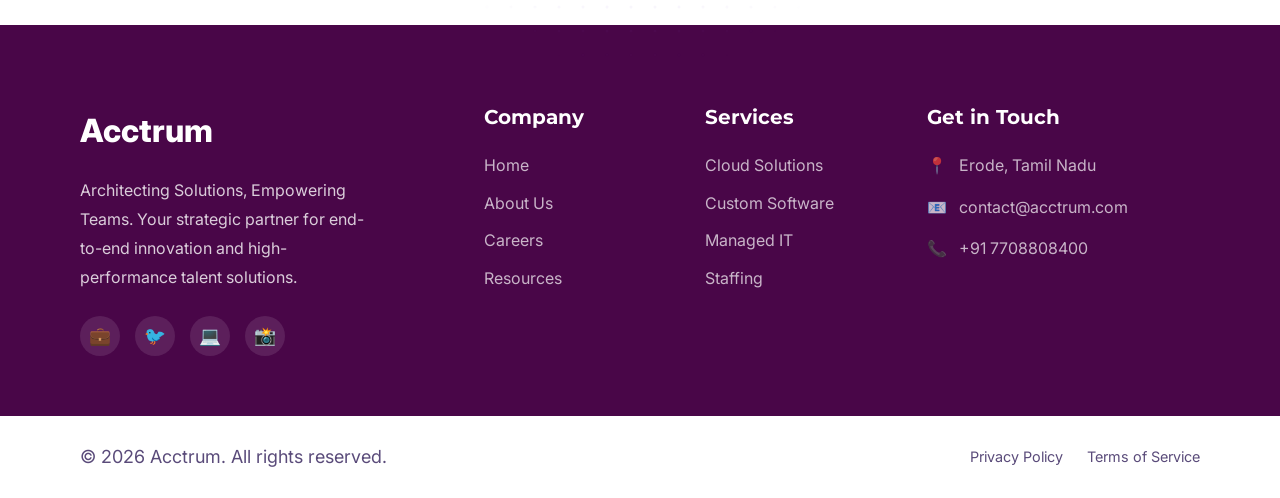
==== commit 387c5e52: "Add files via upload" ====
--- a/index.html
+++ b/index.html
@@ -325,7 +325,7 @@
                     <h3 class="footer-heading">Get in Touch</h3>
                     <ul class="footer-contact">
                         <li><span>📍</span> Erode, Tamil Nadu</li>
-                        <li><span>📧</span> hello@acctrum.com</li>
+                        <li><span>📧</span> contact@acctrum.com</li>
                         <li><span>📞</span> +91 7708808400</li>
                     </ul>
                 </div>
